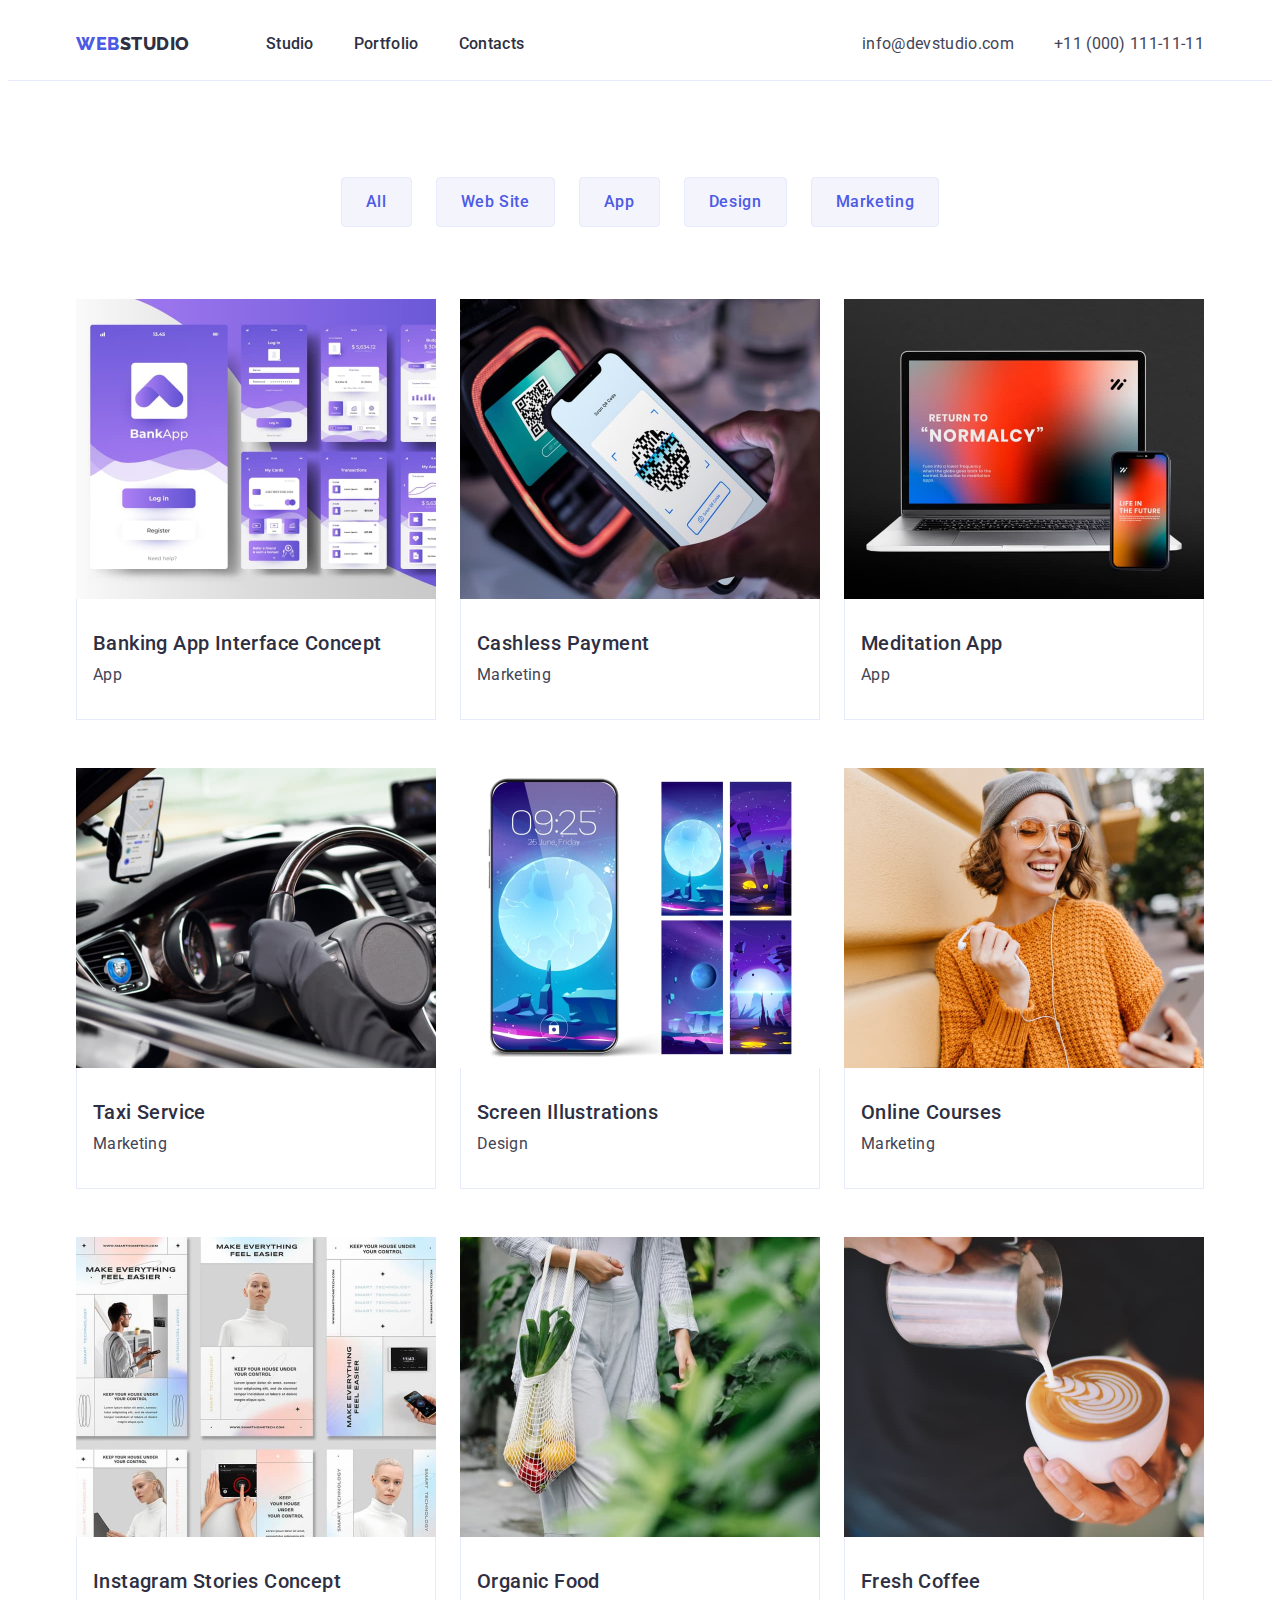
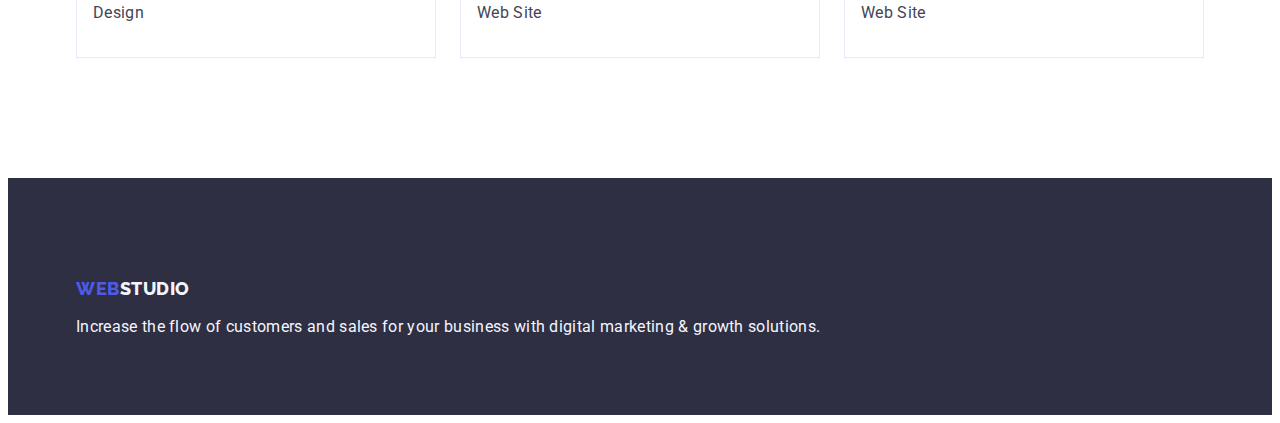
==== portfolio.html @ 73d2ae65 "1" ====
<!DOCTYPE html>
<html lang="en">
<head>
    <meta charset="UTF-8">
    <meta name="viewport" content="width=device-width, initial-scale=1.0">
    <title>Document</title>
      <!--normalize-->
<link rel="normalize" href="/css/modern-normalize.min.css">
    <!--robo400-->
  <link rel="preconnect" href="https://fonts.googleapis.com">
  <link rel="preconnect" href="https://fonts.gstatic.com" crossorigin>
  <link href="https://fonts.googleapis.com/css2?family=Roboto:wght@900&display=swap" rel="stylesheet">
  <!--robo500-->
  <link rel="preconnect" href="https://fonts.googleapis.com">
  <link rel="preconnect" href="https://fonts.gstatic.com" crossorigin>
  <link href="https://fonts.googleapis.com/css2?family=Roboto:ital,wght@0,400;0,500;0,900;1,400;1,500&display=swap" rel="stylesheet">
  <!--robo700-->
  <link rel="preconnect" href="https://fonts.googleapis.com">
  <link rel="preconnect" href="https://fonts.gstatic.com" crossorigin>
  <link href="https://fonts.googleapis.com/css2?family=Roboto:ital,wght@0,400;0,500;0,700;0,900;1,400;1,500&display=swap" rel="stylesheet">
  <!--robo900-->
  <link rel="preconnect" href="https://fonts.googleapis.com">
  <link rel="preconnect" href="https://fonts.gstatic.com" crossorigin>
  <link href="https://fonts.googleapis.com/css2?family=Roboto:ital,wght@0,400;0,900;1,400&display=swap" rel="stylesheet">
  <!--raleway400-->
  <link rel="preconnect" href="https://fonts.googleapis.com">
  <link rel="preconnect" href="https://fonts.gstatic.com" crossorigin>
  <link href="https://fonts.googleapis.com/css2?family=Raleway&family=Roboto:ital,wght@0,400;0,500;0,700;0,900;1,400;1,500&display=swap" rel="stylesheet">
  
    <link rel="stylesheet" href="./css/styles.css">
  
    <link rel="preconnect" href="https://fonts.gstatic.com">
</head>
<body>
    <!--Header-->
  <header class="top-header">
    <div class="header-div container">
      <nav class="nav-menu link">
        <a class="web-text link" href="./index.html">Web<span class="studio-text">Studio</span></a>
        <ul class="ul-one list">
          <li><a href="./index.html" class="link">Studio</a></li>
          <li><a href="./portfolio.html" class="link">Portfolio</a></li>
          <li><a href="" class="link">Contacts</a></li>
        </ul>
      </nav>
    
      <address class="address">
        <ul class="ul-address list">
          <li>
            <a href="mailto:info@devstudio.com" class="link">info@devstudio.com</a>
          </li>
          <li>
            <a href="tel:+110001111111" class="link">+11 (000) 111-11-11</a>
          </li>
        </ul>
      </address>
    </div>
  </header>
  <!--MAin content Portfolio-->
    <main>
        <!--section6-->
        <section class="section-six">
          <div class="container">
            <h1 class="tytle-main visually-hidden">WebStudio Options</h1>
            <ul class="button-list list">
                <li><button class="button-portfolio link" type="button">All</button></li>
                <li><button class="button-portfolio link" type="button">Web Site</button></li>
                <li><button class="button-portfolio link" type="button">App</button></li>
                <li><button class="button-portfolio link" type="button">Design</button></li>
                <li><button class="button-portfolio link" type="button">Marketing</button></li>
            </ul>
            
            
              <ul class="option-list list">
                <li class="app-line">
                  <a href="" class="link">
                    <img class="apps"
                    src="./images/section6_p1.jpg"
                   alt="Banking App Interface Concept"
                   width="360"
                   height="300"
                   />
                   <div class="overlay">
                    <p class="overlay-text">14 Stylish and User-Friendly App Design Concepts · Task Manager App · Calorie Tracker App · Exotic Fruit Ecommerce App · Cloud Storage App</p>
                   </div>
                    <div class="applications">
                     <h2 class="header-three-portfolio">Banking App Interface Concept</h2>
                     <p class="paragraph-one">App</p>
                    </div>
                  </a>
                </li>

                <li class="app-line">
                  <a href="" class="link">
                    <img class="apps"
                      src="./images/section6_p2.jpg"
                     alt="Cashless Payment"
                     width="360"
                     height="300"
                     />
                     <div class="overlay">
                      <p class="overlay-text">14 Stylish and User-Friendly App Design Concepts · Task Manager App · Calorie Tracker App · Exotic Fruit Ecommerce App · Cloud Storage App</p>
                     </div>
                    <div class="applications">
                     <h2 class="header-three-portfolio">Cashless Payment</h2>
                     <p class="paragraph-one">Marketing</p>
                    </div>
                  </a>

                </li>

                <li class="app-line">
                  <a href="" class="link">
                    <img class="apps"
                      src="./images/section6_p3.jpg" 
                     alt="Meditation App"
                     width="360"
                     height="300"
                     />
                     <div class="overlay">
                      <p class="overlay-text">14 Stylish and User-Friendly App Design Concepts · Task Manager App · Calorie Tracker App · Exotic Fruit Ecommerce App · Cloud Storage App</p>
                     </div>
                    <div class="applications">
                     <h2 class="header-three-portfolio">Meditation App</h2>
                     <p class="paragraph-one">App</p>
                    </div>
                  </a>
                </li>

                <li class="app-line">
                  <a href="" class="link">
                    <img class="apps"
                    src="./images/section6_p4.jpg" 
                   alt="Taxi Service"
                   width="360"
                   height="300"
                   />
                   <div class="overlay">
                    <p class="overlay-text">14 Stylish and User-Friendly App Design Concepts · Task Manager App · Calorie Tracker App · Exotic Fruit Ecommerce App · Cloud Storage App</p>
                   </div>
                    <div class="applications">
                   <h2 class="header-three-portfolio">Taxi Service</h2>
                   <p class="paragraph-one">Marketing</p>
                    </div>
                  </a>
                </li>

                <li class="app-line">
                  <a href="" class="link">
                    <img class="apps"
                    src="./images/section6_p5.jpg" 
                   alt="Screen Illustrations"
                   width="360"
                   height="300"
                   />
                   <div class="overlay">
                    <p class="overlay-text">14 Stylish and User-Friendly App Design Concepts · Task Manager App · Calorie Tracker App · Exotic Fruit Ecommerce App · Cloud Storage App</p>
                   </div>
                    <div class="applications">
                     <h2 class="header-three-portfolio">Screen Illustrations</h2>
                     <p class="paragraph-one">Design</p>
                    </div>
                  </a>
                </li >

                <li class="app-line">
                  <a href="" class="link">
                    <img class="apps"
                      src="./images/section6_p6.jpg" 
                     alt="Online Courses"
                     width="360"
                     height="300"
                     />
                     <div class="overlay">
                      <p class="overlay-text">14 Stylish and User-Friendly App Design Concepts · Task Manager App · Calorie Tracker App · Exotic Fruit Ecommerce App · Cloud Storage App</p>
                     </div>
                    <div class="applications"> 
                     <h2 class="header-three-portfolio">Online Courses</h2>
                     <p class="paragraph-one">Marketing</p>
                    </div>
                  </a>

                </li>

                <li class="app-line">
                  <a href="" class=" link">
                    <img class="apps"
                    src="./images/section6_p7.jpg" 
                   alt="Instagram Stories Concept"
                   width="360"
                   height="300"
                   />
                   <div class="overlay">
                    <p class="overlay-text">14 Stylish and User-Friendly App Design Concepts · Task Manager App · Calorie Tracker App · Exotic Fruit Ecommerce App · Cloud Storage App</p>
                   </div>
                   <div class="applications">
                    <h2 class="header-three-portfolio">Instagram Stories Concept</h2>
                    <p class="paragraph-one">Design</p>
                   </div>

                  </a>

                </li>

                <li class="app-line">
                  <a href="" class="link">
                    <img class="apps"
                    src="./images/section6_p8.jpg" 
                   alt="Organic Food"
                   width="360"
                   height="300"
                   />
                   <div class="overlay">
                    <p class="overlay-text">14 Stylish and User-Friendly App Design Concepts · Task Manager App · Calorie Tracker App · Exotic Fruit Ecommerce App · Cloud Storage App</p>
                   </div>
                   <div class="applications">
                    <h2 class="header-three-portfolio">Organic Food</h2>
                    <p class="paragraph-one">Web Site</p>
                   </div>
                  </a>

                </li>

                <li class="app-line">
                  <a href="" class="link">
                    <img class="apps"
                    src="./images/section6_p9.jpg" 
                   alt="Fresh Coffee"
                   width="360"
                   height="300"
                   />
                   <div class="overlay">
                    <p class="overlay-text">14 Stylish and User-Friendly App Design Concepts · Task Manager App · Calorie Tracker App · Exotic Fruit Ecommerce App · Cloud Storage App</p>
                   </div>
                   <div class="applications">
                    <h2 class="header-three-portfolio">Fresh Coffee</h2>
                    <p class="paragraph-one">Web Site</p>
                   </div>
                  </a>

                </li>
            </ul>
          </div> 

           
        </section>
    </main>
    <!--Footer-->
    <footer class="footer">
      <div class="container">
        <a class="web-text footer-class link" href="./index.html">Web<span class="studio-text-footer">Studio</span></a>
        <p class="text-footer">
          Increase the flow of customers and sales for your business with digital
          marketing & growth solutions.
        </p>
      </div>
    </footer>
  </body>
  </html>
---- css/styles.css ----
:root{
    --background-white: white;
    --background-dark: #2E2F42;
    --cloud-color: #F4F4FD;
    --web-color: #4D5AE5;
    --head-color:#2E2F42;
    --paragraph-color: #434455;
--pressed-state: #404BBF;
--h1-color:  #FFFFFF;
--accent: #E7E9FC;
--text: #434455;
}
/*NORMALIZATOR*/
*, 
*::before, 
*::after{
    box-sizing: border-box;
}
img{
    display: block;
}
h1, h2, h3, h4, h5, h6, p, ul{
    margin: 0;
}
/*HEADER*/ 
.top-header{
    border-bottom: 1px solid #e7e9fc;
}
.header-div{
    display: flex;
}
.container{
    width: 1158px;
    margin: 0 auto;
    padding: 0 15px;
}
.nav-menu{
    display: flex; 
    align-items: center;
}
body{
    font-family: 'Roboto', sans-serif;
    font-style: normal;
    color: var(--text);
    background-color: var(--h1-color);
}
header{
    font-family: ;
background-color: var(--background-white);
}
.web-text{
    font-family: "Raleway", sans-serif;
    color: var(--web-color);
font-style: normal;
font-weight: 800;
font-size: 18px;
line-height: 1.17;
letter-spacing: 0.03em;
text-transform: uppercase;
margin-right: 76px;
}
.studio-text{
    color: var(--background-dark);
}
.link{
    text-decoration: none;
    
}
.list{
    list-style: none;
}
.ul-one{
    display: flex;
    gap: 40px;
    padding: 24px 0;
}
.ul-one a{
    color: var(--head-color);
    font-family: 'Roboto';
    font-style: normal;
    font-weight: 500;
    font-size: 16px;
    line-height: 24px; 
    text-decoration: none; 
    letter-spacing: 0.02em;S
    display: flex;
    gap: 40px;
    padding: 24px 0;
}

.ul-one a:hover, .ul-one a:focus, .ul-one a:active {
    color: var(--pressed-state);
    text-decoration: none;
    letter-spacing: 0.02em;
}
.ul-address{
    display: flex;
    gap: 40px;
    padding: 24px 0;
}
.ul-address a{
color: var(--paragraph-color);
font-weight: 400;
font-size: 16px;
line-height: 24px;
letter-spacing: 0.02em;
text-decoration: none;
padding: 24px 0;
}

.ul-address a:hover, .ul-address a:focus{
    color: var(--pressed-state);
    text-decoration: none;
    letter-spacing: 0.02em;
}

.address{
    font-style: normal;
    margin-left: auto;
}
.advantages-list{
    display: flex;
    gap: 24px; 
}
.tytle-main{
    color: var(--h1-color);
    font-weight: 700;
    font-size: 56px;
    line-height: 60px;
    text-align: center;
    letter-spacing: 0.02em;
    line-height: 1.07;
    max-width: 496px;
    margin-right: auto;
  margin-left: auto;
  padding-bottom: 48px;
}
.header-two{
color: var(--head-color);
font-weight: 700;
font-size: 36px;
letter-spacing: 0.02em;
line-height: 1.11;
text-transform: capitalize;
text-align: center;
margin-bottom: 72px; 
}
.visually-hidden{
    position: absolute;
    width: 1px;
    height: 1px;
    margin: -1px;
    border: 0;
    padding: 0;
    white-space: nowrap;
    clip-path: inset(100%);
    clip: rect(0 0 0 0);
    overflow: hidden;
}

.header-three{
    color: var(--head-color);
    font-family: 'Roboto';
font-style: normal;
font-weight: 500;
font-size: 20px;
line-height: 24px;
letter-spacing: 0.02em;
text-transform: capitalize;
margin-bottom: 8px; 
}

.paragraph-one{
    color: var(--paragraph-color);
    font-weight: 400;
    font-size: 16px;
    letter-spacing: 0.02em;
    line-height: 1.5;
}
.butt-one{
    font-family: "Roboto", sans-serif;
    color: var(--h1-color);
font-weight: 500;
font-size: 16px;
line-height: 24px;
letter-spacing: 0.04em;
    background-color: var(--web-color);
cursor: pointer;
display: block;
min-width: 169px;
height: 56px;
border: none;
border-radius: 4px;
margin-right: auto;
margin-left: auto;
}

.butt-one:hover, .button-one:active{
    background-color: var(--pressed-state);
}
.butt-one:focus{
    background-color: var(--pressed-state);
}
.section-one{
background-color: var(--background-dark);
padding: 188px 0; 
}
.section-two{
background-color: var(--h1-color);
padding: 120px 0;
padding-top: 120px;
}

.advantages-item{
    width: calc((100% - 72px) / 4);
 
}
.advantages-list{
    padding-left: 0;
}
.section-three{
    background-color: var(--h1-color);
    padding-bottom: 120px;
}
.tasks-list{
    display: flex;
    gap: 24px; 
    padding-left: 0;
}
.tasks-item{
    width: calc((100% - 48px) / 3);
}
.section-four{
    background-color: var(--cloud-color);
    padding: 120px 0;
}
.team-list{
    display: flex;
    gap: 24px;
    padding-left: 0;
}
.staff-list{
    background-color: var(--h1-color);
    width: calc((100% - 72px) / 4);
    border-radius: 0px 0px 4px 4px;
    box-shadow: 0px 2px 1px 0px rgba(46, 47, 66, 0.08), 0px 1px 1px 0px rgba(46, 47, 66, 0.16), 0px 1px 6px 0px rgba(46, 47, 66, 0.08);
}
.team-member{
    padding: 32px 16px;
}
.header-name{
    text-align: center;
    margin-bottom: 8px;
}
.paragraph-name{
    text-align: center;
}
.section-five{
    padding: 120px 0;
    background-color: var(--h1-color);
}
.footer{
    background-color: #2E2F42;
    text-align: left;
font-style: normal;
font-weight: 400;
font-size: 16px;
line-height: 24px;
letter-spacing: 0.02em;
padding: 100px 0;
}
.text-footer{
    color: var(--cloud-color);
    position: absolute;
   
}

.footer-class{
    display: inline-block;
    margin-bottom: 16px;
}
.studio-text-footer{
    color: var(--cloud-color);
    font-family: 'Raleway';
font-style: normal;
font-weight: 800;
font-size: 18px;
line-height: 21px;
}

/*PORTFOLIO*/ 
.section-six{
    padding-top: 96px; padding-bottom: 120px; 
}
.button-portfolio{
    font-family: "Roboto", sans-serif;
    color: var(--web-color);
    font-weight: 500;
    font-size: 16px;
    line-height: 24px;
    text-align: center;
    letter-spacing: 0.04em;    
        background-color: var(--cloud-color);
        border: 1px solid #E7E9FC;
        border-radius: 4px;
      cursor: pointer;  
      padding: 12px 24px;
      flex-direction: row;
}
.button-portfolio:hover, .button-portfolio:focus{
    color: var(--h1-color);
    background-color: var(--pressed-state);
    border-radius: 4px;
    border: 1px solid transparent;
    padding: 12px 24px;
    
}
.header-three-portfolio{
    font-weight: 500;
    font-size: 20px;
    line-height: 1.2;
    letter-spacing: 0.02em;
    border-radius: 4px;
    color: var(--background-dark);
    margin-bottom: 8px;
}
.button-list{
    display: flex;
    justify-content: center;
    gap: 24px;
    margin-bottom: 72px;
    padding-left: 0;
}
.option-list{
    display: flex;
    flex-wrap: wrap;
    column-gap: 24px; 
    row-gap:  48px;
    padding-left: 0;
    
}
.app-line{
    width: calc((100% - 48px) / 3);
    position: relative;
    overflow: hidden;
 
}
.applications{
    padding: 32px 16px;
    border: 1px solid #e7e9fc;
    border-top: none;
}
.apps{
    display: block;
	max-width: 100%;
}
.overlay {
    background-color: var(--web-color);
    color: var(--cloud-color);
    position: absolute;
  top: 0;
  left: 0;
  width: 100%;
  height: 100%;
  transform: translateY(100%);
  transition: transform 250ms ease-in-out;
}
.app-line:hover .overlay{
    transform: translateY(0);
}
.overlay-text{
    font-size: 16px;
    line-height: 24px;
letter-spacing: 0.32px;
font-family: sans-serif;
padding: 40px 32px 164px 32px;
}
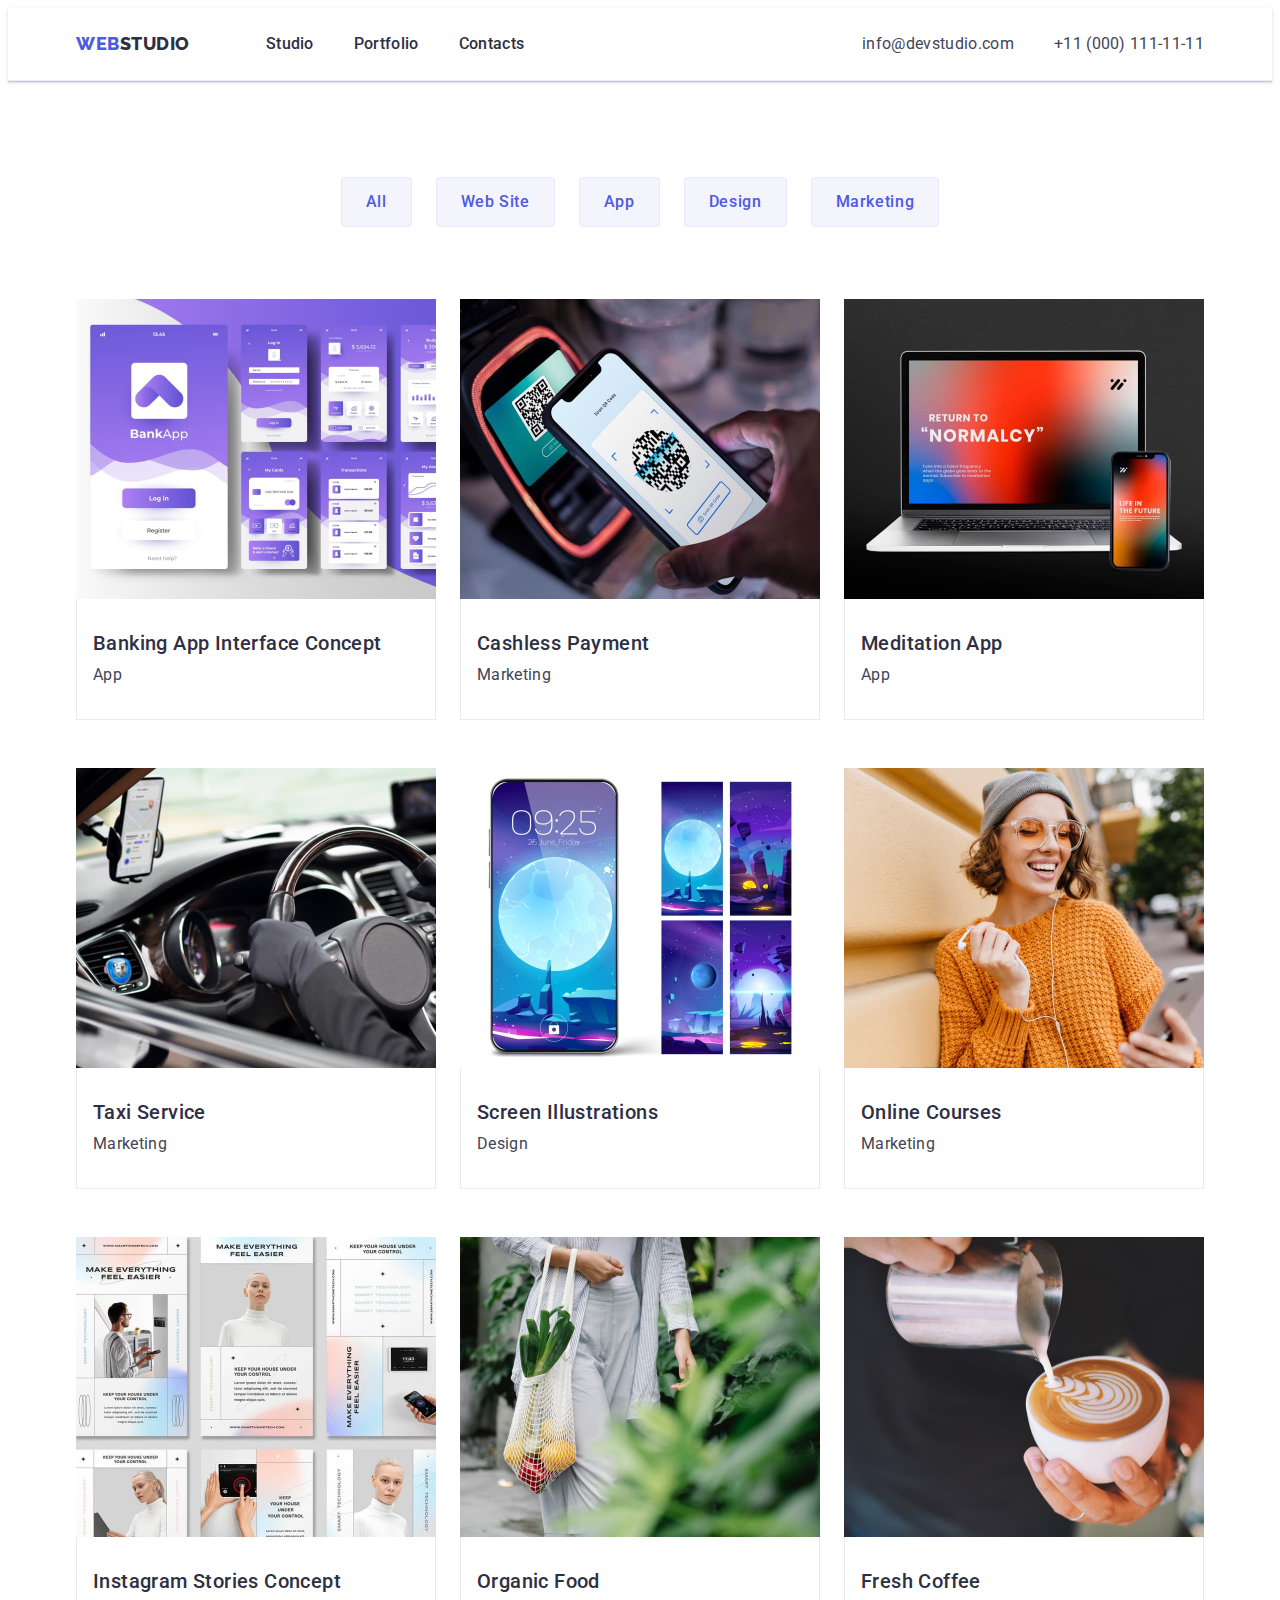
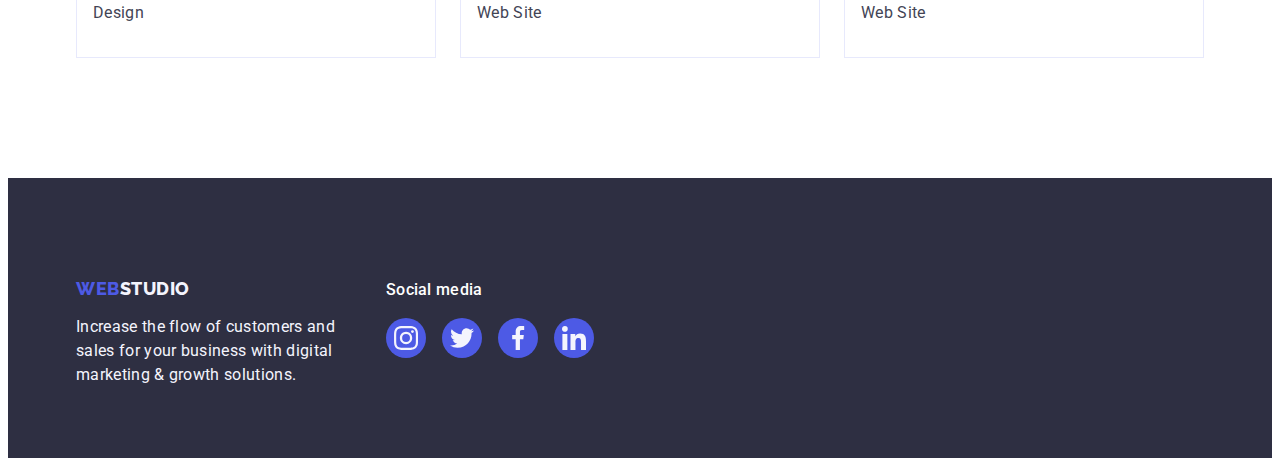
==== commit a73ff36e: "1" ====
--- a/portfolio.html
+++ b/portfolio.html
@@ -1,259 +1,371 @@
 <!DOCTYPE html>
 <html lang="en">
-<head>
-    <meta charset="UTF-8">
-    <meta name="viewport" content="width=device-width, initial-scale=1.0">
+  <head>
+    <meta charset="UTF-8" />
+    <meta name="viewport" content="width=device-width, initial-scale=1.0" />
     <title>Document</title>
-      <!--normalize-->
-<link rel="normalize" href="/css/modern-normalize.min.css">
+    <!--normalize-->
+    <link rel="normalize" href="/css/modern-normalize.min.css" />
     <!--robo400-->
-  <link rel="preconnect" href="https://fonts.googleapis.com">
-  <link rel="preconnect" href="https://fonts.gstatic.com" crossorigin>
-  <link href="https://fonts.googleapis.com/css2?family=Roboto:wght@900&display=swap" rel="stylesheet">
-  <!--robo500-->
-  <link rel="preconnect" href="https://fonts.googleapis.com">
-  <link rel="preconnect" href="https://fonts.gstatic.com" crossorigin>
-  <link href="https://fonts.googleapis.com/css2?family=Roboto:ital,wght@0,400;0,500;0,900;1,400;1,500&display=swap" rel="stylesheet">
-  <!--robo700-->
-  <link rel="preconnect" href="https://fonts.googleapis.com">
-  <link rel="preconnect" href="https://fonts.gstatic.com" crossorigin>
-  <link href="https://fonts.googleapis.com/css2?family=Roboto:ital,wght@0,400;0,500;0,700;0,900;1,400;1,500&display=swap" rel="stylesheet">
-  <!--robo900-->
-  <link rel="preconnect" href="https://fonts.googleapis.com">
-  <link rel="preconnect" href="https://fonts.gstatic.com" crossorigin>
-  <link href="https://fonts.googleapis.com/css2?family=Roboto:ital,wght@0,400;0,900;1,400&display=swap" rel="stylesheet">
-  <!--raleway400-->
-  <link rel="preconnect" href="https://fonts.googleapis.com">
-  <link rel="preconnect" href="https://fonts.gstatic.com" crossorigin>
-  <link href="https://fonts.googleapis.com/css2?family=Raleway&family=Roboto:ital,wght@0,400;0,500;0,700;0,900;1,400;1,500&display=swap" rel="stylesheet">
-  
-    <link rel="stylesheet" href="./css/styles.css">
-  
-    <link rel="preconnect" href="https://fonts.gstatic.com">
-</head>
-<body>
+    <link rel="preconnect" href="https://fonts.googleapis.com" />
+    <link rel="preconnect" href="https://fonts.gstatic.com" crossorigin />
+    <link
+      href="https://fonts.googleapis.com/css2?family=Roboto:wght@900&display=swap"
+      rel="stylesheet"
+    />
+    <!--robo500-->
+    <link rel="preconnect" href="https://fonts.googleapis.com" />
+    <link rel="preconnect" href="https://fonts.gstatic.com" crossorigin />
+    <link
+      href="https://fonts.googleapis.com/css2?family=Roboto:ital,wght@0,400;0,500;0,900;1,400;1,500&display=swap"
+      rel="stylesheet"
+    />
+    <!--robo700-->
+    <link rel="preconnect" href="https://fonts.googleapis.com" />
+    <link rel="preconnect" href="https://fonts.gstatic.com" crossorigin />
+    <link
+      href="https://fonts.googleapis.com/css2?family=Roboto:ital,wght@0,400;0,500;0,700;0,900;1,400;1,500&display=swap"
+      rel="stylesheet"
+    />
+    <!--robo900-->
+    <link rel="preconnect" href="https://fonts.googleapis.com" />
+    <link rel="preconnect" href="https://fonts.gstatic.com" crossorigin />
+    <link
+      href="https://fonts.googleapis.com/css2?family=Roboto:ital,wght@0,400;0,900;1,400&display=swap"
+      rel="stylesheet"
+    />
+    <!--raleway400-->
+    <link rel="preconnect" href="https://fonts.googleapis.com" />
+    <link rel="preconnect" href="https://fonts.gstatic.com" crossorigin />
+    <link
+      href="https://fonts.googleapis.com/css2?family=Raleway&family=Roboto:ital,wght@0,400;0,500;0,700;0,900;1,400;1,500&display=swap"
+      rel="stylesheet"
+    />
+
+    <link rel="stylesheet" href="./css/styles.css" />
+
+    <link rel="preconnect" href="https://fonts.gstatic.com" />
+  </head>
+  <body>
     <!--Header-->
-  <header class="top-header">
-    <div class="header-div container">
-      <nav class="nav-menu link">
-        <a class="web-text link" href="./index.html">Web<span class="studio-text">Studio</span></a>
-        <ul class="ul-one list">
-          <li><a href="./index.html" class="link">Studio</a></li>
-          <li><a href="./portfolio.html" class="link">Portfolio</a></li>
-          <li><a href="" class="link">Contacts</a></li>
-        </ul>
-      </nav>
-    
-      <address class="address">
-        <ul class="ul-address list">
-          <li>
-            <a href="mailto:info@devstudio.com" class="link">info@devstudio.com</a>
-          </li>
-          <li>
-            <a href="tel:+110001111111" class="link">+11 (000) 111-11-11</a>
-          </li>
-        </ul>
-      </address>
-    </div>
-  </header>
-  <!--MAin content Portfolio-->
+    <header class="top-header">
+      <div class="header-div container">
+        <nav class="nav-menu link">
+          <a class="web-text link" href="./index.html"
+            >Web<span class="studio-text">Studio</span></a
+          >
+          <ul class="ul-one list">
+            <li><a href="./index.html" class="link">Studio</a></li>
+            <li><a href="./portfolio.html" class="link">Portfolio</a></li>
+            <li><a href="" class="link">Contacts</a></li>
+          </ul>
+        </nav>
+
+        <address class="address">
+          <ul class="ul-address list">
+            <li>
+              <a href="mailto:info@devstudio.com" class="link"
+                >info@devstudio.com</a
+              >
+            </li>
+            <li>
+              <a href="tel:+110001111111" class="link">+11 (000) 111-11-11</a>
+            </li>
+          </ul>
+        </address>
+      </div>
+    </header>
+    <!--MAin content Portfolio-->
     <main>
-        <!--section6-->
-        <section class="section-six">
-          <div class="container">
-            <h1 class="tytle-main visually-hidden">WebStudio Options</h1>
-            <ul class="button-list list">
-                <li><button class="button-portfolio link" type="button">All</button></li>
-                <li><button class="button-portfolio link" type="button">Web Site</button></li>
-                <li><button class="button-portfolio link" type="button">App</button></li>
-                <li><button class="button-portfolio link" type="button">Design</button></li>
-                <li><button class="button-portfolio link" type="button">Marketing</button></li>
-            </ul>
-            
-            
-              <ul class="option-list list">
-                <li class="app-line">
-                  <a href="" class="link">
-                    <img class="apps"
-                    src="./images/section6_p1.jpg"
-                   alt="Banking App Interface Concept"
-                   width="360"
-                   height="300"
-                   />
-                   <div class="overlay">
-                    <p class="overlay-text">14 Stylish and User-Friendly App Design Concepts · Task Manager App · Calorie Tracker App · Exotic Fruit Ecommerce App · Cloud Storage App</p>
-                   </div>
-                    <div class="applications">
-                     <h2 class="header-three-portfolio">Banking App Interface Concept</h2>
-                     <p class="paragraph-one">App</p>
-                    </div>
-                  </a>
-                </li>
-
-                <li class="app-line">
-                  <a href="" class="link">
-                    <img class="apps"
-                      src="./images/section6_p2.jpg"
-                     alt="Cashless Payment"
-                     width="360"
-                     height="300"
-                     />
-                     <div class="overlay">
-                      <p class="overlay-text">14 Stylish and User-Friendly App Design Concepts · Task Manager App · Calorie Tracker App · Exotic Fruit Ecommerce App · Cloud Storage App</p>
-                     </div>
-                    <div class="applications">
-                     <h2 class="header-three-portfolio">Cashless Payment</h2>
-                     <p class="paragraph-one">Marketing</p>
-                    </div>
-                  </a>
-
-                </li>
-
-                <li class="app-line">
-                  <a href="" class="link">
-                    <img class="apps"
-                      src="./images/section6_p3.jpg" 
-                     alt="Meditation App"
-                     width="360"
-                     height="300"
-                     />
-                     <div class="overlay">
-                      <p class="overlay-text">14 Stylish and User-Friendly App Design Concepts · Task Manager App · Calorie Tracker App · Exotic Fruit Ecommerce App · Cloud Storage App</p>
-                     </div>
-                    <div class="applications">
-                     <h2 class="header-three-portfolio">Meditation App</h2>
-                     <p class="paragraph-one">App</p>
-                    </div>
-                  </a>
-                </li>
-
-                <li class="app-line">
-                  <a href="" class="link">
-                    <img class="apps"
-                    src="./images/section6_p4.jpg" 
-                   alt="Taxi Service"
-                   width="360"
-                   height="300"
-                   />
-                   <div class="overlay">
-                    <p class="overlay-text">14 Stylish and User-Friendly App Design Concepts · Task Manager App · Calorie Tracker App · Exotic Fruit Ecommerce App · Cloud Storage App</p>
-                   </div>
-                    <div class="applications">
-                   <h2 class="header-three-portfolio">Taxi Service</h2>
-                   <p class="paragraph-one">Marketing</p>
-                    </div>
-                  </a>
-                </li>
-
-                <li class="app-line">
-                  <a href="" class="link">
-                    <img class="apps"
-                    src="./images/section6_p5.jpg" 
-                   alt="Screen Illustrations"
-                   width="360"
-                   height="300"
-                   />
-                   <div class="overlay">
-                    <p class="overlay-text">14 Stylish and User-Friendly App Design Concepts · Task Manager App · Calorie Tracker App · Exotic Fruit Ecommerce App · Cloud Storage App</p>
-                   </div>
-                    <div class="applications">
-                     <h2 class="header-three-portfolio">Screen Illustrations</h2>
-                     <p class="paragraph-one">Design</p>
-                    </div>
-                  </a>
-                </li >
-
-                <li class="app-line">
-                  <a href="" class="link">
-                    <img class="apps"
-                      src="./images/section6_p6.jpg" 
-                     alt="Online Courses"
-                     width="360"
-                     height="300"
-                     />
-                     <div class="overlay">
-                      <p class="overlay-text">14 Stylish and User-Friendly App Design Concepts · Task Manager App · Calorie Tracker App · Exotic Fruit Ecommerce App · Cloud Storage App</p>
-                     </div>
-                    <div class="applications"> 
-                     <h2 class="header-three-portfolio">Online Courses</h2>
-                     <p class="paragraph-one">Marketing</p>
-                    </div>
-                  </a>
-
-                </li>
-
-                <li class="app-line">
-                  <a href="" class=" link">
-                    <img class="apps"
-                    src="./images/section6_p7.jpg" 
-                   alt="Instagram Stories Concept"
-                   width="360"
-                   height="300"
-                   />
-                   <div class="overlay">
-                    <p class="overlay-text">14 Stylish and User-Friendly App Design Concepts · Task Manager App · Calorie Tracker App · Exotic Fruit Ecommerce App · Cloud Storage App</p>
-                   </div>
-                   <div class="applications">
-                    <h2 class="header-three-portfolio">Instagram Stories Concept</h2>
-                    <p class="paragraph-one">Design</p>
-                   </div>
-
-                  </a>
-
-                </li>
-
-                <li class="app-line">
-                  <a href="" class="link">
-                    <img class="apps"
-                    src="./images/section6_p8.jpg" 
-                   alt="Organic Food"
-                   width="360"
-                   height="300"
-                   />
-                   <div class="overlay">
-                    <p class="overlay-text">14 Stylish and User-Friendly App Design Concepts · Task Manager App · Calorie Tracker App · Exotic Fruit Ecommerce App · Cloud Storage App</p>
-                   </div>
-                   <div class="applications">
-                    <h2 class="header-three-portfolio">Organic Food</h2>
-                    <p class="paragraph-one">Web Site</p>
-                   </div>
-                  </a>
-
-                </li>
-
-                <li class="app-line">
-                  <a href="" class="link">
-                    <img class="apps"
-                    src="./images/section6_p9.jpg" 
-                   alt="Fresh Coffee"
-                   width="360"
-                   height="300"
-                   />
-                   <div class="overlay">
-                    <p class="overlay-text">14 Stylish and User-Friendly App Design Concepts · Task Manager App · Calorie Tracker App · Exotic Fruit Ecommerce App · Cloud Storage App</p>
-                   </div>
-                   <div class="applications">
-                    <h2 class="header-three-portfolio">Fresh Coffee</h2>
-                    <p class="paragraph-one">Web Site</p>
-                   </div>
-                  </a>
-
-                </li>
-            </ul>
-          </div> 
-
-           
-        </section>
+      <!--section6-->
+      <section class="section-six">
+        <div class="container">
+          <h1 class="tytle-main visually-hidden">WebStudio Options</h1>
+          <ul class="button-list list">
+            <li>
+              <button class="button-portfolio link" type="button">All</button>
+            </li>
+            <li>
+              <button class="button-portfolio link" type="button">
+                Web Site
+              </button>
+            </li>
+            <li>
+              <button class="button-portfolio link" type="button">App</button>
+            </li>
+            <li>
+              <button class="button-portfolio link" type="button">
+                Design
+              </button>
+            </li>
+            <li>
+              <button class="button-portfolio link" type="button">
+                Marketing
+              </button>
+            </li>
+          </ul>
+
+          <ul class="option-list list">
+            <li class="app-line">
+              <a href="" class="link">
+                <img
+                  class="apps"
+                  src="./images/section6_p1.jpg"
+                  alt="Banking App Interface Concept"
+                  width="360"
+                  height="300"
+                />
+                <div class="overlay">
+                  <p class="overlay-text">
+                    14 Stylish and User-Friendly App Design Concepts · Task
+                    Manager App · Calorie Tracker App · Exotic Fruit Ecommerce
+                    App · Cloud Storage App
+                  </p>
+                </div>
+                <div class="applications">
+                  <h2 class="header-three-portfolio">
+                    Banking App Interface Concept
+                  </h2>
+                  <p class="paragraph-one">App</p>
+                </div>
+              </a>
+            </li>
+
+            <li class="app-line">
+              <a href="" class="link">
+                <img
+                  class="apps"
+                  src="./images/section6_p2.jpg"
+                  alt="Cashless Payment"
+                  width="360"
+                  height="300"
+                />
+                <div class="overlay">
+                  <p class="overlay-text">
+                    14 Stylish and User-Friendly App Design Concepts · Task
+                    Manager App · Calorie Tracker App · Exotic Fruit Ecommerce
+                    App · Cloud Storage App
+                  </p>
+                </div>
+                <div class="applications">
+                  <h2 class="header-three-portfolio">Cashless Payment</h2>
+                  <p class="paragraph-one">Marketing</p>
+                </div>
+              </a>
+            </li>
+
+            <li class="app-line">
+              <a href="" class="link">
+                <img
+                  class="apps"
+                  src="./images/section6_p3.jpg"
+                  alt="Meditation App"
+                  width="360"
+                  height="300"
+                />
+                <div class="overlay">
+                  <p class="overlay-text">
+                    14 Stylish and User-Friendly App Design Concepts · Task
+                    Manager App · Calorie Tracker App · Exotic Fruit Ecommerce
+                    App · Cloud Storage App
+                  </p>
+                </div>
+                <div class="applications">
+                  <h2 class="header-three-portfolio">Meditation App</h2>
+                  <p class="paragraph-one">App</p>
+                </div>
+              </a>
+            </li>
+
+            <li class="app-line">
+              <a href="" class="link">
+                <img
+                  class="apps"
+                  src="./images/section6_p4.jpg"
+                  alt="Taxi Service"
+                  width="360"
+                  height="300"
+                />
+                <div class="overlay">
+                  <p class="overlay-text">
+                    14 Stylish and User-Friendly App Design Concepts · Task
+                    Manager App · Calorie Tracker App · Exotic Fruit Ecommerce
+                    App · Cloud Storage App
+                  </p>
+                </div>
+                <div class="applications">
+                  <h2 class="header-three-portfolio">Taxi Service</h2>
+                  <p class="paragraph-one">Marketing</p>
+                </div>
+              </a>
+            </li>
+
+            <li class="app-line">
+              <a href="" class="link">
+                <img
+                  class="apps"
+                  src="./images/section6_p5.jpg"
+                  alt="Screen Illustrations"
+                  width="360"
+                  height="300"
+                />
+                <div class="overlay">
+                  <p class="overlay-text">
+                    14 Stylish and User-Friendly App Design Concepts · Task
+                    Manager App · Calorie Tracker App · Exotic Fruit Ecommerce
+                    App · Cloud Storage App
+                  </p>
+                </div>
+                <div class="applications">
+                  <h2 class="header-three-portfolio">Screen Illustrations</h2>
+                  <p class="paragraph-one">Design</p>
+                </div>
+              </a>
+            </li>
+
+            <li class="app-line">
+              <a href="" class="link">
+                <img
+                  class="apps"
+                  src="./images/section6_p6.jpg"
+                  alt="Online Courses"
+                  width="360"
+                  height="300"
+                />
+                <div class="overlay">
+                  <p class="overlay-text">
+                    14 Stylish and User-Friendly App Design Concepts · Task
+                    Manager App · Calorie Tracker App · Exotic Fruit Ecommerce
+                    App · Cloud Storage App
+                  </p>
+                </div>
+                <div class="applications">
+                  <h2 class="header-three-portfolio">Online Courses</h2>
+                  <p class="paragraph-one">Marketing</p>
+                </div>
+              </a>
+            </li>
+
+            <li class="app-line">
+              <a href="" class="link">
+                <img
+                  class="apps"
+                  src="./images/section6_p7.jpg"
+                  alt="Instagram Stories Concept"
+                  width="360"
+                  height="300"
+                />
+                <div class="overlay">
+                  <p class="overlay-text">
+                    14 Stylish and User-Friendly App Design Concepts · Task
+                    Manager App · Calorie Tracker App · Exotic Fruit Ecommerce
+                    App · Cloud Storage App
+                  </p>
+                </div>
+                <div class="applications">
+                  <h2 class="header-three-portfolio">
+                    Instagram Stories Concept
+                  </h2>
+                  <p class="paragraph-one">Design</p>
+                </div>
+              </a>
+            </li>
+
+            <li class="app-line">
+              <a href="" class="link">
+                <img
+                  class="apps"
+                  src="./images/section6_p8.jpg"
+                  alt="Organic Food"
+                  width="360"
+                  height="300"
+                />
+                <div class="overlay">
+                  <p class="overlay-text">
+                    14 Stylish and User-Friendly App Design Concepts · Task
+                    Manager App · Calorie Tracker App · Exotic Fruit Ecommerce
+                    App · Cloud Storage App
+                  </p>
+                </div>
+                <div class="applications">
+                  <h2 class="header-three-portfolio">Organic Food</h2>
+                  <p class="paragraph-one">Web Site</p>
+                </div>
+              </a>
+            </li>
+
+            <li class="app-line">
+              <a href="" class="link">
+                <img
+                  class="apps"
+                  src="./images/section6_p9.jpg"
+                  alt="Fresh Coffee"
+                  width="360"
+                  height="300"
+                />
+                <div class="overlay">
+                  <p class="overlay-text">
+                    14 Stylish and User-Friendly App Design Concepts · Task
+                    Manager App · Calorie Tracker App · Exotic Fruit Ecommerce
+                    App · Cloud Storage App
+                  </p>
+                </div>
+                <div class="applications">
+                  <h2 class="header-three-portfolio">Fresh Coffee</h2>
+                  <p class="paragraph-one">Web Site</p>
+                </div>
+              </a>
+            </li>
+          </ul>
+        </div>
+      </section>
     </main>
     <!--Footer-->
     <footer class="footer">
-      <div class="container">
-        <a class="web-text footer-class link" href="./index.html">Web<span class="studio-text-footer">Studio</span></a>
-        <p class="text-footer">
-          Increase the flow of customers and sales for your business with digital
-          marketing & growth solutions.
-        </p>
+      <div class="container footer-div">
+        <div class="footer-one">
+          <a class="web-text footer-class link" href="./index.html">
+            Web<span class="studio-text-footer">Studio</span></a
+          >
+          <p class="text-footer">
+            Increase the flow of customers and sales for your business with
+            digital marketing & growth solutions.
+          </p>
+        </div>
+        <div>
+          <p class="sm-paragraph">Social media</p>
+          <ul class="sm-footer">
+            <li class="sm-footer-item">
+              <a href="" class="sm-link-footer" aria-label="IS">
+                <svg class="sm-icon-footer" width="24" height="24">
+                  <use href="./images/icons.svg#icon-instagram-2"></use>
+                </svg>
+              </a>
+            </li>
+            <li class="sm-footer-item">
+              <a href="" class="sm-link-footer" aria-label="TW">
+                <svg class="sm-icon-footer" width="24" height="24">
+                  <use href="./images/icons.svg#icon-twitter-1"></use>
+                </svg>
+              </a>
+            </li>
+            <li class="sm-footer-item">
+              <a href="" class="sm-link-footer" aria-label="FB">
+                <svg class="sm-icon-footer" width="24" height="24">
+                  <use href="./images/icons.svg#icon-facebook-1"></use>
+                </svg>
+              </a>
+            </li>
+            <li class="sm-footer-item">
+              <a href="" class="sm-link-footer" aria-label="LKI">
+                <svg class="sm-icon-footer" width="24" height="24">
+                  <use href="./images/icons.svg#icon-linkedin-1"></use>
+                </svg>
+              </a>
+            </li>
+          </ul>
+        </div>
       </div>
     </footer>
   </body>
-  </html>+</html>
--- a/css/styles.css
+++ b/css/styles.css
@@ -9,6 +9,8 @@
 --h1-color:  #FFFFFF;
 --accent: #E7E9FC;
 --text: #434455;
+--ligt-slate: #8E8F99;
+--geen-success: #31D0AA;
 }
 /*NORMALIZATOR*/
 *, 
@@ -25,6 +27,9 @@
 /*HEADER*/ 
 .top-header{
     border-bottom: 1px solid #e7e9fc;
+    box-shadow:0px 2px 1px rgba(46, 47, 66, 0.08),
+        0px 1px 1px rgba(46, 47, 66, 0.16),
+        0px 1px 6px rgba(46, 47, 66, 0.08);
 }
 .header-div{
     display: flex;
@@ -45,7 +50,7 @@
     background-color: var(--h1-color);
 }
 header{
-    font-family: ;
+font-family: ;
 background-color: var(--background-white);
 }
 .web-text{
@@ -74,6 +79,7 @@
     gap: 40px;
     padding: 24px 0;
 }
+
 .ul-one a{
     color: var(--head-color);
     font-family: 'Roboto';
@@ -202,18 +208,39 @@
     background-color: var(--pressed-state);
 }
 .section-one{
-background-color: var(--background-dark);
-padding: 188px 0; 
-}
+background-image: linear-gradient(rgba(46, 47, 66, 0.7), rgba(46, 47, 66, 0.7)),
+    url(../images/img-name.jpeg), url(/images/office.jpg);
+max-width: 1440px;
+text-align: center;
+padding-top: 188px;
+padding-bottom: 188px;
+background-position: 50% 50%;
+margin: auto;
+background-repeat: no-repeat;
+background-size: cover;
+}
+
+/*SECTION 2*/
+
 .section-two{
 background-color: var(--h1-color);
 padding: 120px 0;
 padding-top: 120px;
 }
+.advantages-img{
+padding: 24px 100px;
+background-color: var(--cloud-color);
+width: 264px;
+height: 112px;
+border-radius: 4px;
+margin-bottom: 8px;
+display: flex;
+    align-items: center;
+    justify-content: center;
+}
 
 .advantages-item{
     width: calc((100% - 72px) / 4);
- 
 }
 .advantages-list{
     padding-left: 0;
@@ -230,6 +257,9 @@
 .tasks-item{
     width: calc((100% - 48px) / 3);
 }
+
+/* SECTION FOUR */
+
 .section-four{
     background-color: var(--cloud-color);
     padding: 120px 0;
@@ -246,7 +276,8 @@
     box-shadow: 0px 2px 1px 0px rgba(46, 47, 66, 0.08), 0px 1px 1px 0px rgba(46, 47, 66, 0.16), 0px 1px 6px 0px rgba(46, 47, 66, 0.08);
 }
 .team-member{
-    padding: 32px 16px;
+
+    padding: 32px 0;
 }
 .header-name{
     text-align: center;
@@ -255,10 +286,84 @@
 .paragraph-name{
     text-align: center;
 }
+/*Social media in team*/
+.sm{
+    padding: 32px 0;
+}
+.sm-list{
+padding-top: 8px;
+padding-left: 16px;
+padding-right: 16px;
+display: flex;
+gap: 24px;
+list-style: none;
+justify-content: center;
+}
+.sm-item{
+width: 40px;
+height: 40px;
+
+}
+.sm-link{
+    width: 100%;
+    height: 100%;
+    background-color: var(--web-color);
+    border-radius: 50%;
+    display: flex;
+    align-items: center;
+    justify-content: center;
+    transition: background-color 250ms cubic-bezier(0.4, 0, 0.2, 1);
+}
+.sm-icon{
+    fill: var(--cloud-color);
+}
+.sm-link:hover, .sm-link:focus{
+    background-color: var(--pressed-state);
+}
+
+/* Clients block (five)*/ 
+
 .section-five{
     padding: 120px 0;
     background-color: var(--h1-color);
 }
+.clients-list{
+    display: flex;
+        width: calc((100% - 120px) / 6);
+    height: 88;
+    gap: 24px;
+    margin-top: 72px;
+    }
+    .clients-item{
+
+    list-style-type: none;
+    }
+    .clients-link{
+    display: flex;
+    justify-content: center;
+    align-items: center;
+    color: var(--ligt-slate);
+    fill: var(--ligt-slate);
+    padding: 16px 32px;
+    border: 1px solid var(--ligt-slate);
+    border-radius: 4px;
+    border-color 250ms cubic-bezier(0.4, 0, 0.2, 1),
+        color 250ms cubic-bezier(0.4, 0, 0.2, 1);
+    }
+    .clients-link:hover, .clients-link:focus{
+    border-color: var(--web-color);
+    }
+    .clients-link:hover .clients-icon{
+        fill: var(--web-color);
+    }
+    .clients-link:focus .clients-icon {
+              fill: var(--web-color);
+          }
+
+
+          /* FOOTER */
+
+
 .footer{
     background-color: #2E2F42;
     text-align: left;
@@ -269,10 +374,51 @@
 letter-spacing: 0.02em;
 padding: 100px 0;
 }
+.footer-div{
+display: flex;
+    align-items: baseline;
+}
+.footer-one{
+    margin-right: 120px;
+}
+.sm-paragraph{
+    font-weight: 500;
+    font-size: 16px;
+    line-height: 1.5;
+    letter-spacing: 0.02em;
+    color: var(--h1-color);
+    margin-bottom: 16px;
+}
+.sm-footer{
+display: flex;
+gap: 16px;
+list-style: none;
+padding-left: 0;
+}
+.sm-footer-item{
+    width: 40px;
+    height: 40px;
+}
+.sm-icon-footer{
+fill: var(--cloud-color);
+}
+.sm-link-footer{
+        width: 100%;
+            height: 100%;
+            background-color: var(--web-color);
+            border-radius: 50%;
+            display: flex;
+            align-items: center;
+            justify-content: center;
+            transition: background-color 250ms cubic-bezier(0.4, 0, 0.2, 1);
+}
+.sm-link-footer:hover, .sm-link-footer:focus{
+    background-color: #31D0AA;
+}
 .text-footer{
     color: var(--cloud-color);
     position: absolute;
-   
+width: 264px;
 }
 
 .footer-class{
@@ -290,7 +436,8 @@
 
 /*PORTFOLIO*/ 
 .section-six{
-    padding-top: 96px; padding-bottom: 120px; 
+    padding-top: 96px; 
+    padding-bottom: 120px; 
 }
 .button-portfolio{
     font-family: "Roboto", sans-serif;
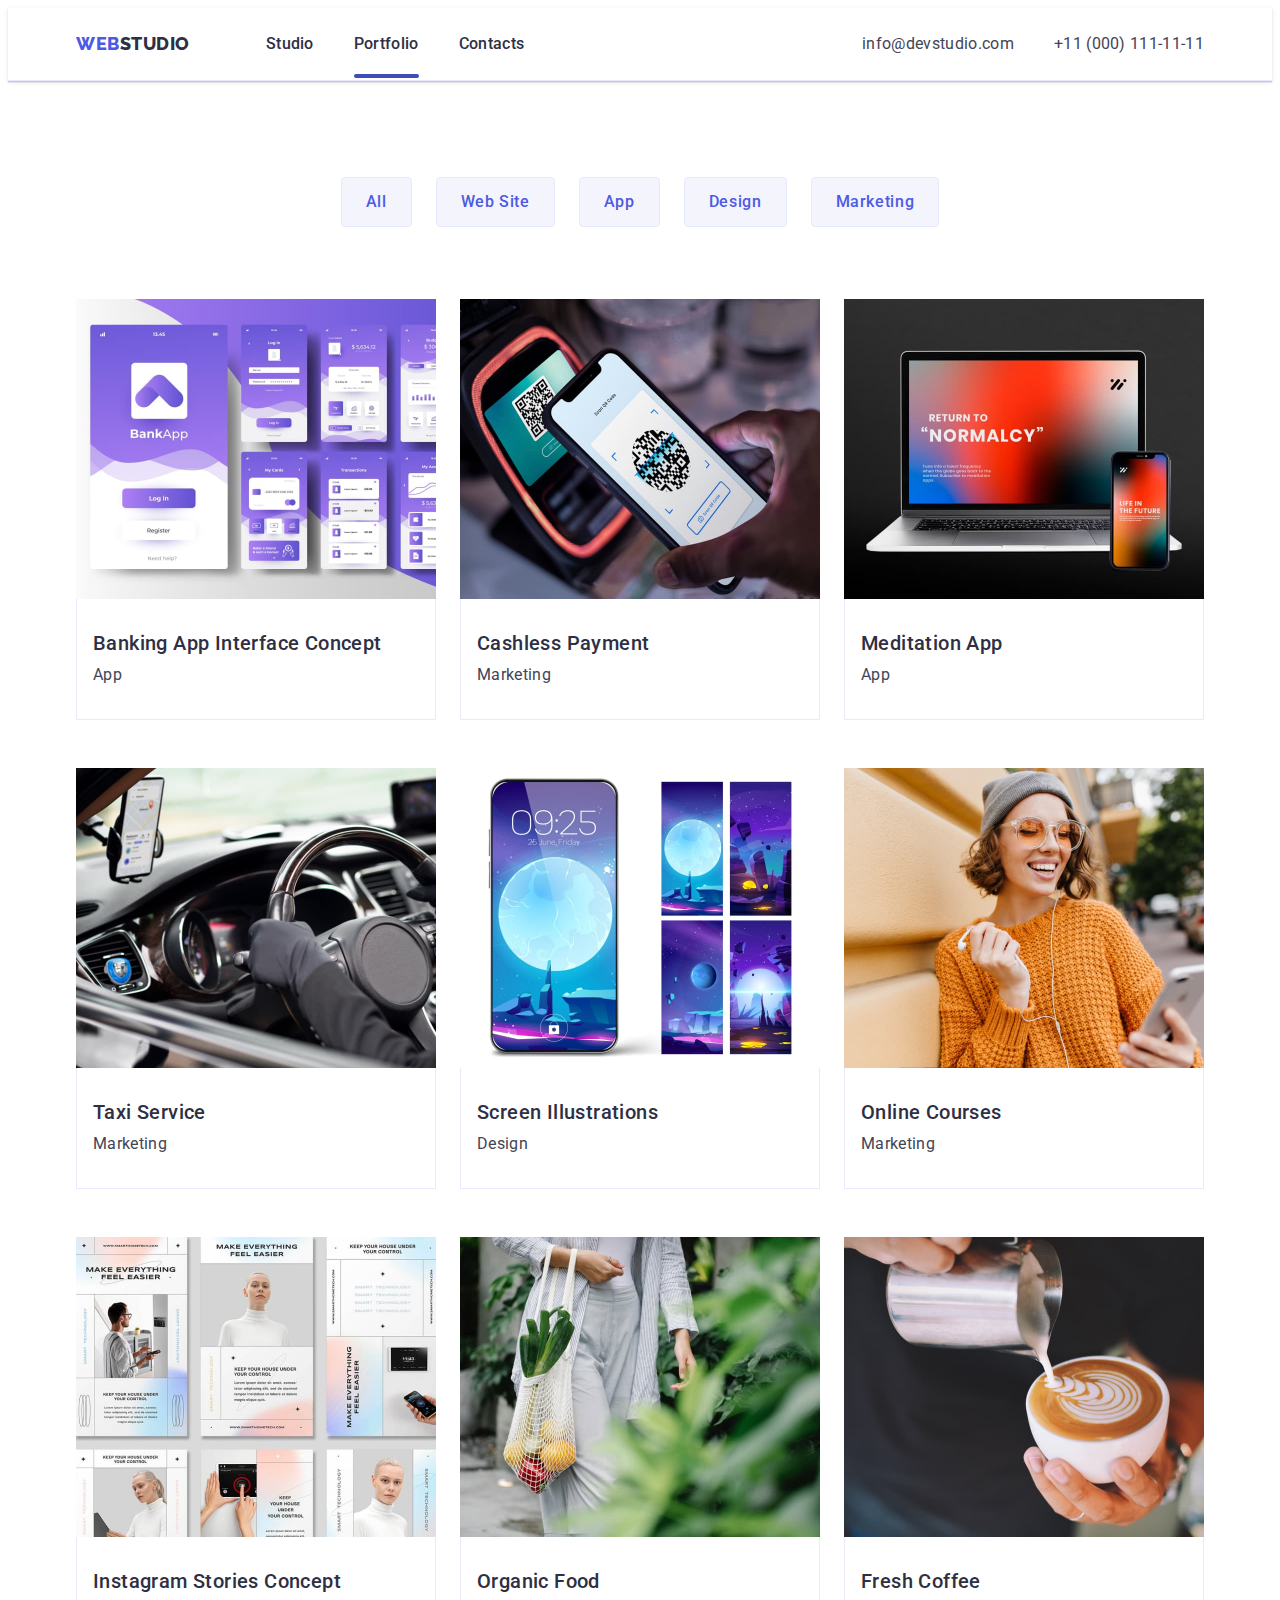
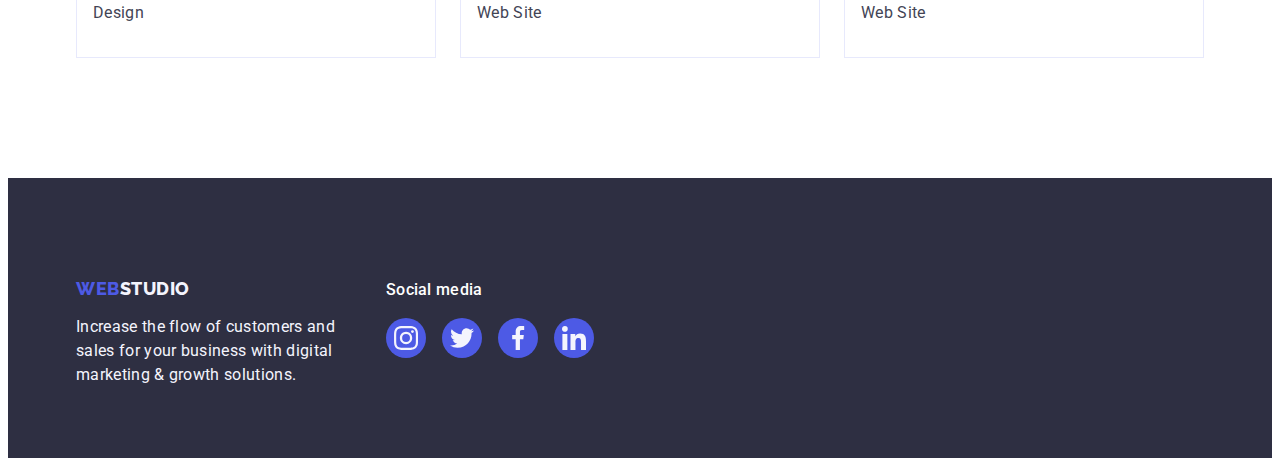
==== commit 644f936d: "1" ====
--- a/portfolio.html
+++ b/portfolio.html
@@ -55,9 +55,13 @@
             >Web<span class="studio-text">Studio</span></a
           >
           <ul class="ul-one list">
-            <li><a href="./index.html" class="link">Studio</a></li>
-            <li><a href="./portfolio.html" class="link">Portfolio</a></li>
-            <li><a href="" class="link">Contacts</a></li>
+            <li><a href="./index.html" class="link header-link">Studio</a></li>
+            <li>
+              <a href="./portfolio.html" class="link header-link active"
+                >Portfolio</a
+              >
+            </li>
+            <li><a href="" class="link header-link">Contacts</a></li>
           </ul>
         </nav>
 
--- a/css/styles.css
+++ b/css/styles.css
@@ -11,6 +11,7 @@
 --text: #434455;
 --ligt-slate: #8E8F99;
 --geen-success: #31D0AA;
+--dairy: #FCFCFC;
 }
 /*NORMALIZATOR*/
 *, 
@@ -64,6 +65,7 @@
 text-transform: uppercase;
 margin-right: 76px;
 }
+
 .studio-text{
     color: var(--background-dark);
 }
@@ -99,6 +101,27 @@
     text-decoration: none;
     letter-spacing: 0.02em;
 }
+.header-link{
+    position: relative;
+}
+.header-link.active::after{
+content: "";
+position: absolute;
+bottom: -1px;
+left: 0;
+
+display: block;
+
+width: 100%;
+height: 4px;
+border-radius: 2px;
+background-color: var(--pressed-state);
+
+transition: color 250ms cubic-bezier(0.4, 0, 0.2, 1);
+
+}
+
+
 .ul-address{
     display: flex;
     gap: 40px;
@@ -112,6 +135,7 @@
 letter-spacing: 0.02em;
 text-decoration: none;
 padding: 24px 0;
+transition: color 250ms cubic-bezier(0.4, 0, 0.2, 1);
 }
 
 .ul-address a:hover, .ul-address a:focus{
@@ -199,6 +223,7 @@
 border-radius: 4px;
 margin-right: auto;
 margin-left: auto;
+transition: background-color 250ms cubic-bezier(0.4, 0, 0.2, 1);
 }
 
 .butt-one:hover, .button-one:active{
@@ -208,8 +233,8 @@
     background-color: var(--pressed-state);
 }
 .section-one{
-background-image: linear-gradient(rgba(46, 47, 66, 0.7), rgba(46, 47, 66, 0.7)),
-    url(../images/img-name.jpeg), url(/images/office.jpg);
+background-image: linear-gradient(rgba(46, 47, 66, 0.7), rgba(46, 47, 66, 0.7)), 
+url(/images/office.jpg);
 max-width: 1440px;
 text-align: center;
 padding-top: 188px;
@@ -316,11 +341,15 @@
 }
 .sm-icon{
     fill: var(--cloud-color);
-}
-.sm-link:hover, .sm-link:focus{
+    
+}
+.sm-link:focus{
     background-color: var(--pressed-state);
 }
-
+.sm-link:hover{
+background-color: var(--pressed-state);
+
+}
 /* Clients block (five)*/ 
 
 .section-five{
@@ -329,16 +358,15 @@
 }
 .clients-list{
     display: flex;
-        width: calc((100% - 120px) / 6);
-    height: 88;
     gap: 24px;
     margin-top: 72px;
     }
-    .clients-item{
-
+.clients-item{
     list-style-type: none;
+    width: calc((100%-120px)/6);
+    height: 88px;
     }
-    .clients-link{
+.clients-link{
     display: flex;
     justify-content: center;
     align-items: center;
@@ -348,18 +376,29 @@
     border: 1px solid var(--ligt-slate);
     border-radius: 4px;
     border-color 250ms cubic-bezier(0.4, 0, 0.2, 1),
-        color 250ms cubic-bezier(0.4, 0, 0.2, 1);
+    color 250ms cubic-bezier(0.4, 0, 0.2, 1);
+    transition: border-color 250ms cubic-bezier(0.4, 0, 0.2, 1),
+    color 250ms cubic-bezier(0.4, 0, 0.2, 1);
+    height: 100%;
+    width: 100%;
     }
-    .clients-link:hover, .clients-link:focus{
-    border-color: var(--web-color);
+.clients-link:focus{
+    color: var(--pressed-state);
+    border-color: var(--pressed-state);
     }
-    .clients-link:hover .clients-icon{
-        fill: var(--web-color);
+.clients-link:hover{
+    color: var(--pressed-state);
+border-color: var(--pressed-state);
+}
+.clients-icon:hover{
+        fill: var(--pressed-state);
     }
-    .clients-link:focus .clients-icon {
-              fill: var(--web-color);
+.clients-icon:focus{
+fill: var(--pressed-state);
           }
-
+.clients-icon{
+fill: currentColor;
+}
 
           /* FOOTER */
 
@@ -522,3 +561,76 @@
 font-family: sans-serif;
 padding: 40px 32px 164px 32px;
 }
+
+/*MODAL STYLES*/
+
+.backdrop {
+    position: fixed;
+    top: 0;
+    left: 0;
+    width: 100%;
+    height: 100%;
+
+    background-color: rgba(46, 47, 66, 0.4);
+    transition: opacity 250ms cubic-bezier(0.4, 0, 0.2, 1), visibility 250ms cubic-bezier(0.4, 0, 0.2, 1);
+}
+.backdrop.is-hidden{
+    opacity: 0;
+    pointer-events: none;
+    visibility: hidden;
+}
+.modal {
+    position: absolute;
+    top: 50%;
+    left: 50%;
+
+    transform: translateX(-50%) translateY(-50%);
+
+
+
+    width: 408px;
+    min-height: 584px;
+
+    background-color: var(--dairy);
+    border-radius: 4px;
+    box-shadow: 0px 2px 1px 0px rgba(0, 0, 0, 0.20), 0px 1px 3px 0px rgba(0, 0, 0, 0.12), 0px 1px 1px 0px rgba(0, 0, 0, 0.14);
+    transition: transform 250ms cubic-bezier(0.4, 0, 0.2, 1);
+}
+
+.modal-icon{
+    position: absolute;
+   fill: var(--background-dark);
+   transition: fill 250ms cubic-bezier(0.4, 0, 0.2, 1);
+   
+}
+.modal-btn{
+   position: absolute; 
+   top: 24px;
+   right: 24px;
+   width: 24px;
+   height: 24px;
+   padding: 0;
+   
+   display: flex;
+   justify-content: center;
+   align-items: center;
+
+   flex-shrink: 0;
+   cursor: pointer;
+
+   background-color: var(--accent);
+   border-radius: 50%;
+   border: 1px solid rgba(0, 0, 0, 0.10);
+   transition: background-color 250ms cubic-bezier(0.4, 0, 0.2, 1), border 250ms cubic-bezier(0.4, 0, 0.2, 1);
+}
+
+.modal .modal-btn:hover{
+    fill: var(--h1-color);
+    background-color: var(--pressed-state);
+    border: none;
+}
+.modal .modal-btn:focus {
+    fill: var(--h1-color);
+    background-color: var(--pressed-state);
+    border: none;
+}
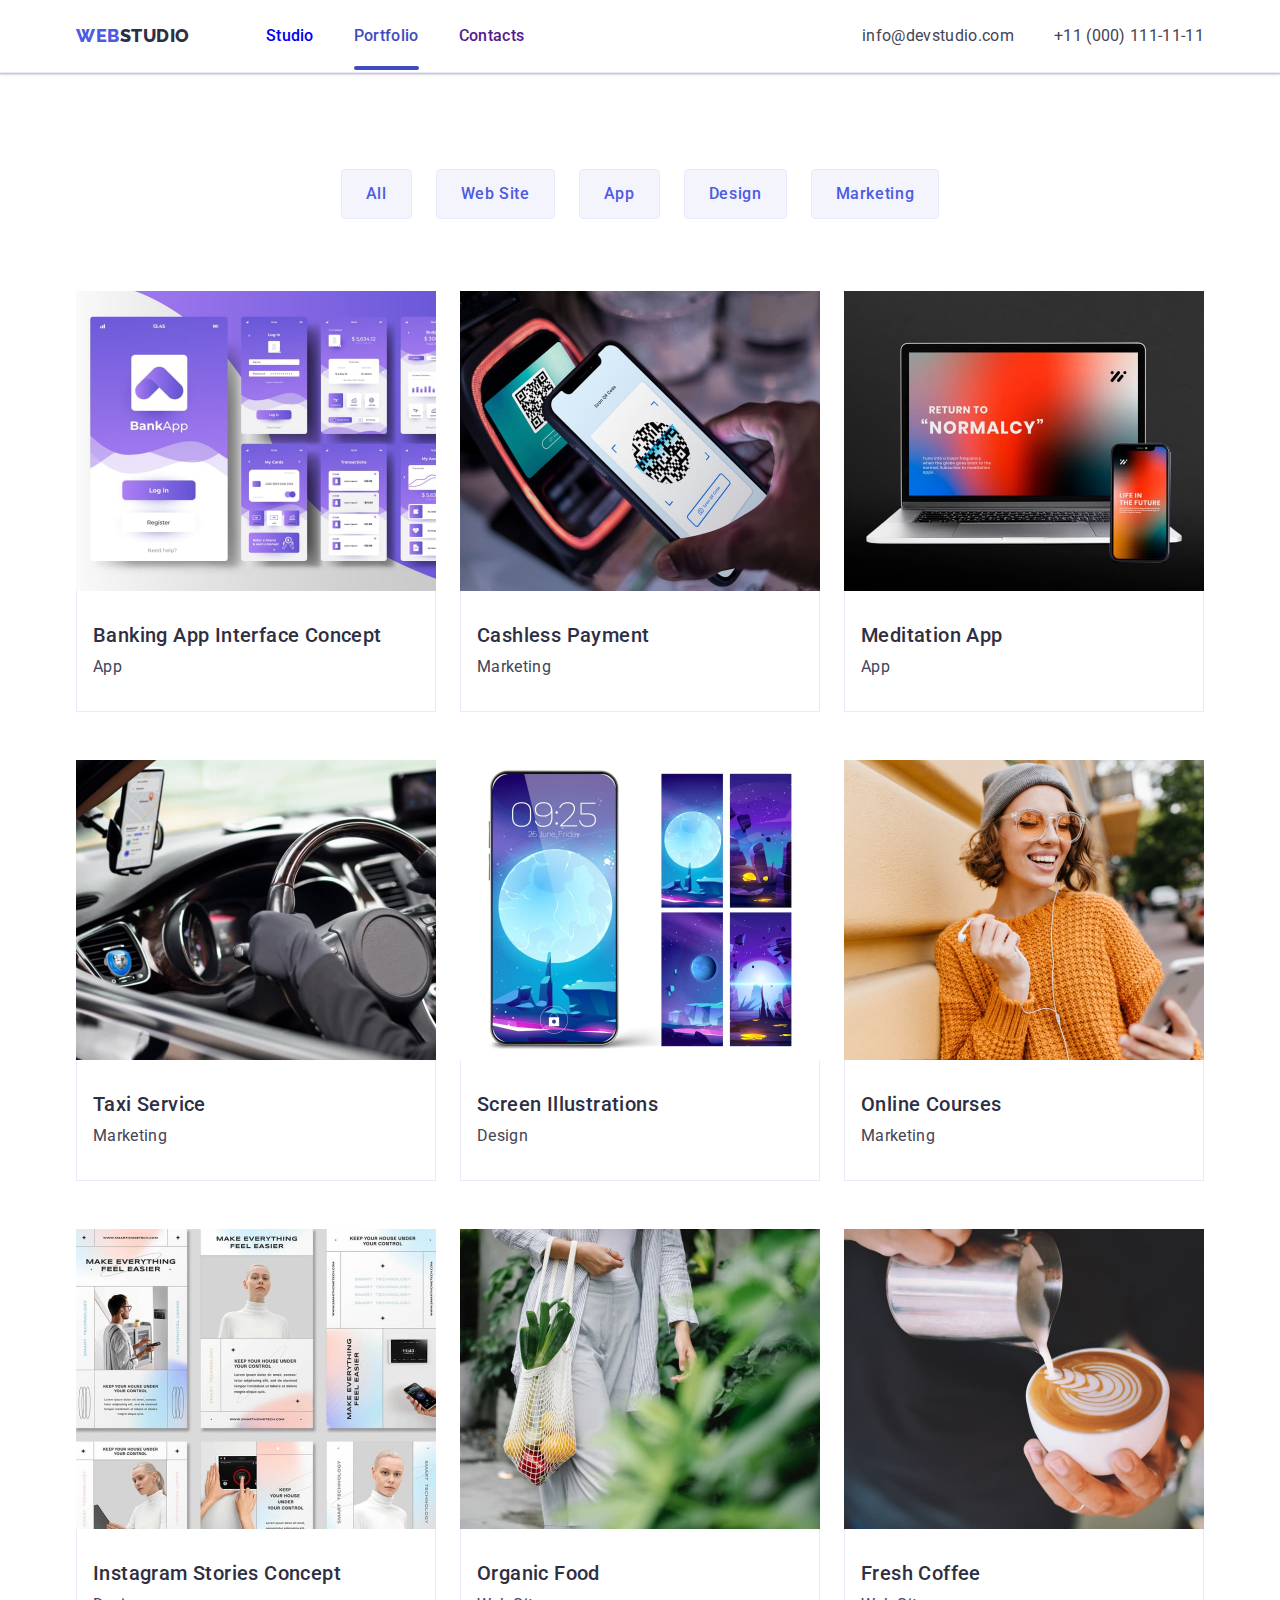
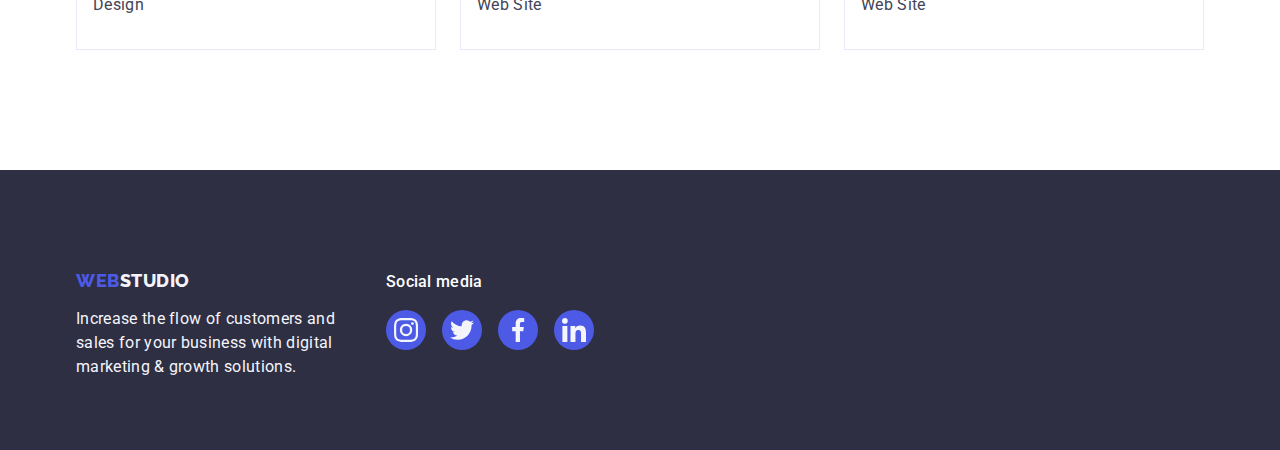
==== commit 7655478f: "1" ====
--- a/portfolio.html
+++ b/portfolio.html
@@ -112,20 +112,23 @@
           <ul class="option-list list">
             <li class="app-line">
               <a href="" class="link">
-                <img
-                  class="apps"
-                  src="./images/section6_p1.jpg"
-                  alt="Banking App Interface Concept"
-                  width="360"
-                  height="300"
-                />
-                <div class="overlay">
-                  <p class="overlay-text">
-                    14 Stylish and User-Friendly App Design Concepts · Task
-                    Manager App · Calorie Tracker App · Exotic Fruit Ecommerce
-                    App · Cloud Storage App
-                  </p>
-                </div>
+                <div class="imagine-block">
+                  <img
+                    class="apps"
+                    src="./images/section6_p1.jpg"
+                    alt="Banking App Interface Concept"
+                    width="360"
+                    height="300"
+                  />
+                  <div class="overlay">
+                    <p class="overlay-text">
+                      14 Stylish and User-Friendly App Design Concepts · Task
+                      Manager App · Calorie Tracker App · Exotic Fruit Ecommerce
+                      App · Cloud Storage App
+                    </p>
+                  </div>
+                </div>
+
                 <div class="applications">
                   <h2 class="header-three-portfolio">
                     Banking App Interface Concept
@@ -137,20 +140,23 @@
 
             <li class="app-line">
               <a href="" class="link">
-                <img
-                  class="apps"
-                  src="./images/section6_p2.jpg"
-                  alt="Cashless Payment"
-                  width="360"
-                  height="300"
-                />
-                <div class="overlay">
-                  <p class="overlay-text">
-                    14 Stylish and User-Friendly App Design Concepts · Task
-                    Manager App · Calorie Tracker App · Exotic Fruit Ecommerce
-                    App · Cloud Storage App
-                  </p>
-                </div>
+                <div class="imagine-block">
+                  <img
+                    class="apps"
+                    src="./images/section6_p2.jpg"
+                    alt="Cashless Payment"
+                    width="360"
+                    height="300"
+                  />
+                  <div class="overlay">
+                    <p class="overlay-text">
+                      14 Stylish and User-Friendly App Design Concepts · Task
+                      Manager App · Calorie Tracker App · Exotic Fruit Ecommerce
+                      App · Cloud Storage App
+                    </p>
+                  </div>
+                </div>
+
                 <div class="applications">
                   <h2 class="header-three-portfolio">Cashless Payment</h2>
                   <p class="paragraph-one">Marketing</p>
@@ -160,19 +166,21 @@
 
             <li class="app-line">
               <a href="" class="link">
-                <img
-                  class="apps"
-                  src="./images/section6_p3.jpg"
-                  alt="Meditation App"
-                  width="360"
-                  height="300"
-                />
-                <div class="overlay">
-                  <p class="overlay-text">
-                    14 Stylish and User-Friendly App Design Concepts · Task
-                    Manager App · Calorie Tracker App · Exotic Fruit Ecommerce
-                    App · Cloud Storage App
-                  </p>
+                <div class="imagine-block">
+                  <img
+                    class="apps"
+                    src="./images/section6_p3.jpg"
+                    alt="Meditation App"
+                    width="360"
+                    height="300"
+                  />
+                  <div class="overlay">
+                    <p class="overlay-text">
+                      14 Stylish and User-Friendly App Design Concepts · Task
+                      Manager App · Calorie Tracker App · Exotic Fruit Ecommerce
+                      App · Cloud Storage App
+                    </p>
+                  </div>
                 </div>
                 <div class="applications">
                   <h2 class="header-three-portfolio">Meditation App</h2>
@@ -183,20 +191,23 @@
 
             <li class="app-line">
               <a href="" class="link">
-                <img
-                  class="apps"
-                  src="./images/section6_p4.jpg"
-                  alt="Taxi Service"
-                  width="360"
-                  height="300"
-                />
-                <div class="overlay">
-                  <p class="overlay-text">
-                    14 Stylish and User-Friendly App Design Concepts · Task
-                    Manager App · Calorie Tracker App · Exotic Fruit Ecommerce
-                    App · Cloud Storage App
-                  </p>
-                </div>
+                <div class="imagine-block">
+                  <img
+                    class="apps"
+                    src="./images/section6_p4.jpg"
+                    alt="Taxi Service"
+                    width="360"
+                    height="300"
+                  />
+                  <div class="overlay">
+                    <p class="overlay-text">
+                      14 Stylish and User-Friendly App Design Concepts · Task
+                      Manager App · Calorie Tracker App · Exotic Fruit Ecommerce
+                      App · Cloud Storage App
+                    </p>
+                  </div>
+                </div>
+
                 <div class="applications">
                   <h2 class="header-three-portfolio">Taxi Service</h2>
                   <p class="paragraph-one">Marketing</p>
@@ -206,20 +217,23 @@
 
             <li class="app-line">
               <a href="" class="link">
-                <img
-                  class="apps"
-                  src="./images/section6_p5.jpg"
-                  alt="Screen Illustrations"
-                  width="360"
-                  height="300"
-                />
-                <div class="overlay">
-                  <p class="overlay-text">
-                    14 Stylish and User-Friendly App Design Concepts · Task
-                    Manager App · Calorie Tracker App · Exotic Fruit Ecommerce
-                    App · Cloud Storage App
-                  </p>
-                </div>
+                <div class="imagine-block">
+                  <img
+                    class="apps"
+                    src="./images/section6_p5.jpg"
+                    alt="Screen Illustrations"
+                    width="360"
+                    height="300"
+                  />
+                  <div class="overlay">
+                    <p class="overlay-text">
+                      14 Stylish and User-Friendly App Design Concepts · Task
+                      Manager App · Calorie Tracker App · Exotic Fruit Ecommerce
+                      App · Cloud Storage App
+                    </p>
+                  </div>
+                </div>
+
                 <div class="applications">
                   <h2 class="header-three-portfolio">Screen Illustrations</h2>
                   <p class="paragraph-one">Design</p>
@@ -229,20 +243,23 @@
 
             <li class="app-line">
               <a href="" class="link">
-                <img
-                  class="apps"
-                  src="./images/section6_p6.jpg"
-                  alt="Online Courses"
-                  width="360"
-                  height="300"
-                />
-                <div class="overlay">
-                  <p class="overlay-text">
-                    14 Stylish and User-Friendly App Design Concepts · Task
-                    Manager App · Calorie Tracker App · Exotic Fruit Ecommerce
-                    App · Cloud Storage App
-                  </p>
-                </div>
+                <div class="imagine-block">
+                  <img
+                    class="apps"
+                    src="./images/section6_p6.jpg"
+                    alt="Online Courses"
+                    width="360"
+                    height="300"
+                  />
+                  <div class="overlay">
+                    <p class="overlay-text">
+                      14 Stylish and User-Friendly App Design Concepts · Task
+                      Manager App · Calorie Tracker App · Exotic Fruit Ecommerce
+                      App · Cloud Storage App
+                    </p>
+                  </div>
+                </div>
+
                 <div class="applications">
                   <h2 class="header-three-portfolio">Online Courses</h2>
                   <p class="paragraph-one">Marketing</p>
@@ -252,20 +269,23 @@
 
             <li class="app-line">
               <a href="" class="link">
-                <img
-                  class="apps"
-                  src="./images/section6_p7.jpg"
-                  alt="Instagram Stories Concept"
-                  width="360"
-                  height="300"
-                />
-                <div class="overlay">
-                  <p class="overlay-text">
-                    14 Stylish and User-Friendly App Design Concepts · Task
-                    Manager App · Calorie Tracker App · Exotic Fruit Ecommerce
-                    App · Cloud Storage App
-                  </p>
-                </div>
+                <div class="imagine-block">
+                  <img
+                    class="apps"
+                    src="./images/section6_p7.jpg"
+                    alt="Instagram Stories Concept"
+                    width="360"
+                    height="300"
+                  />
+                  <div class="overlay">
+                    <p class="overlay-text">
+                      14 Stylish and User-Friendly App Design Concepts · Task
+                      Manager App · Calorie Tracker App · Exotic Fruit Ecommerce
+                      App · Cloud Storage App
+                    </p>
+                  </div>
+                </div>
+
                 <div class="applications">
                   <h2 class="header-three-portfolio">
                     Instagram Stories Concept
@@ -277,20 +297,23 @@
 
             <li class="app-line">
               <a href="" class="link">
-                <img
-                  class="apps"
-                  src="./images/section6_p8.jpg"
-                  alt="Organic Food"
-                  width="360"
-                  height="300"
-                />
-                <div class="overlay">
-                  <p class="overlay-text">
-                    14 Stylish and User-Friendly App Design Concepts · Task
-                    Manager App · Calorie Tracker App · Exotic Fruit Ecommerce
-                    App · Cloud Storage App
-                  </p>
-                </div>
+                <div class="imagine-block">
+                  <img
+                    class="apps"
+                    src="./images/section6_p8.jpg"
+                    alt="Organic Food"
+                    width="360"
+                    height="300"
+                  />
+                  <div class="overlay">
+                    <p class="overlay-text">
+                      14 Stylish and User-Friendly App Design Concepts · Task
+                      Manager App · Calorie Tracker App · Exotic Fruit Ecommerce
+                      App · Cloud Storage App
+                    </p>
+                  </div>
+                </div>
+
                 <div class="applications">
                   <h2 class="header-three-portfolio">Organic Food</h2>
                   <p class="paragraph-one">Web Site</p>
@@ -300,20 +323,23 @@
 
             <li class="app-line">
               <a href="" class="link">
-                <img
-                  class="apps"
-                  src="./images/section6_p9.jpg"
-                  alt="Fresh Coffee"
-                  width="360"
-                  height="300"
-                />
-                <div class="overlay">
-                  <p class="overlay-text">
-                    14 Stylish and User-Friendly App Design Concepts · Task
-                    Manager App · Calorie Tracker App · Exotic Fruit Ecommerce
-                    App · Cloud Storage App
-                  </p>
-                </div>
+                <div class="imagine-block">
+                  <img
+                    class="apps"
+                    src="./images/section6_p9.jpg"
+                    alt="Fresh Coffee"
+                    width="360"
+                    height="300"
+                  />
+                  <div class="overlay">
+                    <p class="overlay-text">
+                      14 Stylish and User-Friendly App Design Concepts · Task
+                      Manager App · Calorie Tracker App · Exotic Fruit Ecommerce
+                      App · Cloud Storage App
+                    </p>
+                  </div>
+                </div>
+
                 <div class="applications">
                   <h2 class="header-three-portfolio">Fresh Coffee</h2>
                   <p class="paragraph-one">Web Site</p>
--- a/css/styles.css
+++ b/css/styles.css
@@ -45,6 +45,7 @@
     align-items: center;
 }
 body{
+    margin: 0;
     font-family: 'Roboto', sans-serif;
     font-style: normal;
     color: var(--text);
@@ -80,10 +81,10 @@
     display: flex;
     gap: 40px;
     padding: 24px 0;
+    color: var(--background-dark);
 }
 
 .ul-one a{
-    color: var(--head-color);
     font-family: 'Roboto';
     font-style: normal;
     font-weight: 500;
@@ -103,24 +104,22 @@
 }
 .header-link{
     position: relative;
-}
-.header-link.active::after{
+    transition: color 250ms cubic-bezier(0.4, 0, 0.2, 1);
+}
+.active {
+    color: var(--pressed-state);
+}
+.active::after{
 content: "";
 position: absolute;
 bottom: -1px;
 left: 0;
-
 display: block;
-
 width: 100%;
 height: 4px;
 border-radius: 2px;
 background-color: var(--pressed-state);
-
-transition: color 250ms cubic-bezier(0.4, 0, 0.2, 1);
-
-}
-
+}
 
 .ul-address{
     display: flex;
@@ -360,11 +359,13 @@
     display: flex;
     gap: 24px;
     margin-top: 72px;
+    padding: 0;
+
     }
 .clients-item{
     list-style-type: none;
-    width: calc((100%-120px)/6);
     height: 88px;
+    width: calc((100% - 120px) / 6);
     }
 .clients-link{
     display: flex;
@@ -527,9 +528,9 @@
 }
 .app-line{
     width: calc((100% - 48px) / 3);
-    position: relative;
-    overflow: hidden;
- 
+}
+.app-line:hover{
+    box-shadow: 0px 2px 1px 0px rgba(46, 47, 66, 0.08), 0px 1px 1px 0px rgba(46, 47, 66, 0.16), 0px 1px 6px 0px rgba(46, 47, 66, 0.08);
 }
 .applications{
     padding: 32px 16px;
@@ -551,8 +552,13 @@
   transform: translateY(100%);
   transition: transform 250ms ease-in-out;
 }
-.app-line:hover .overlay{
+.imagine-block:hover .overlay{
     transform: translateY(0);
+  
+}
+.imagine-block{
+    position: relative;
+    overflow: hidden;
 }
 .overlay-text{
     font-size: 16px;
@@ -568,8 +574,7 @@
     position: fixed;
     top: 0;
     left: 0;
-    width: 100%;
-    height: 100%;
+    width: 100%;    height: 100%;
 
     background-color: rgba(46, 47, 66, 0.4);
     transition: opacity 250ms cubic-bezier(0.4, 0, 0.2, 1), visibility 250ms cubic-bezier(0.4, 0, 0.2, 1);
@@ -586,8 +591,6 @@
 
     transform: translateX(-50%) translateY(-50%);
 
-
-
     width: 408px;
     min-height: 584px;
 
@@ -599,7 +602,7 @@
 
 .modal-icon{
     position: absolute;
-   fill: var(--background-dark);
+   fill: currentColor;
    transition: fill 250ms cubic-bezier(0.4, 0, 0.2, 1);
    
 }
@@ -624,13 +627,19 @@
    transition: background-color 250ms cubic-bezier(0.4, 0, 0.2, 1), border 250ms cubic-bezier(0.4, 0, 0.2, 1);
 }
 
-.modal .modal-btn:hover{
-    fill: var(--h1-color);
+.modal-btn:hover{
+    color: var(--h1-color);
     background-color: var(--pressed-state);
     border: none;
 }
-.modal .modal-btn:focus {
-    fill: var(--h1-color);
+.modal-btn:focus {
+    color: var(--h1-color);
     background-color: var(--pressed-state);
     border: none;
 }
+.modal-icon:hover{
+    fill: var(--h1-color);
+}
+.modal-icon:focus{
+    fill: var(--h1-color);
+}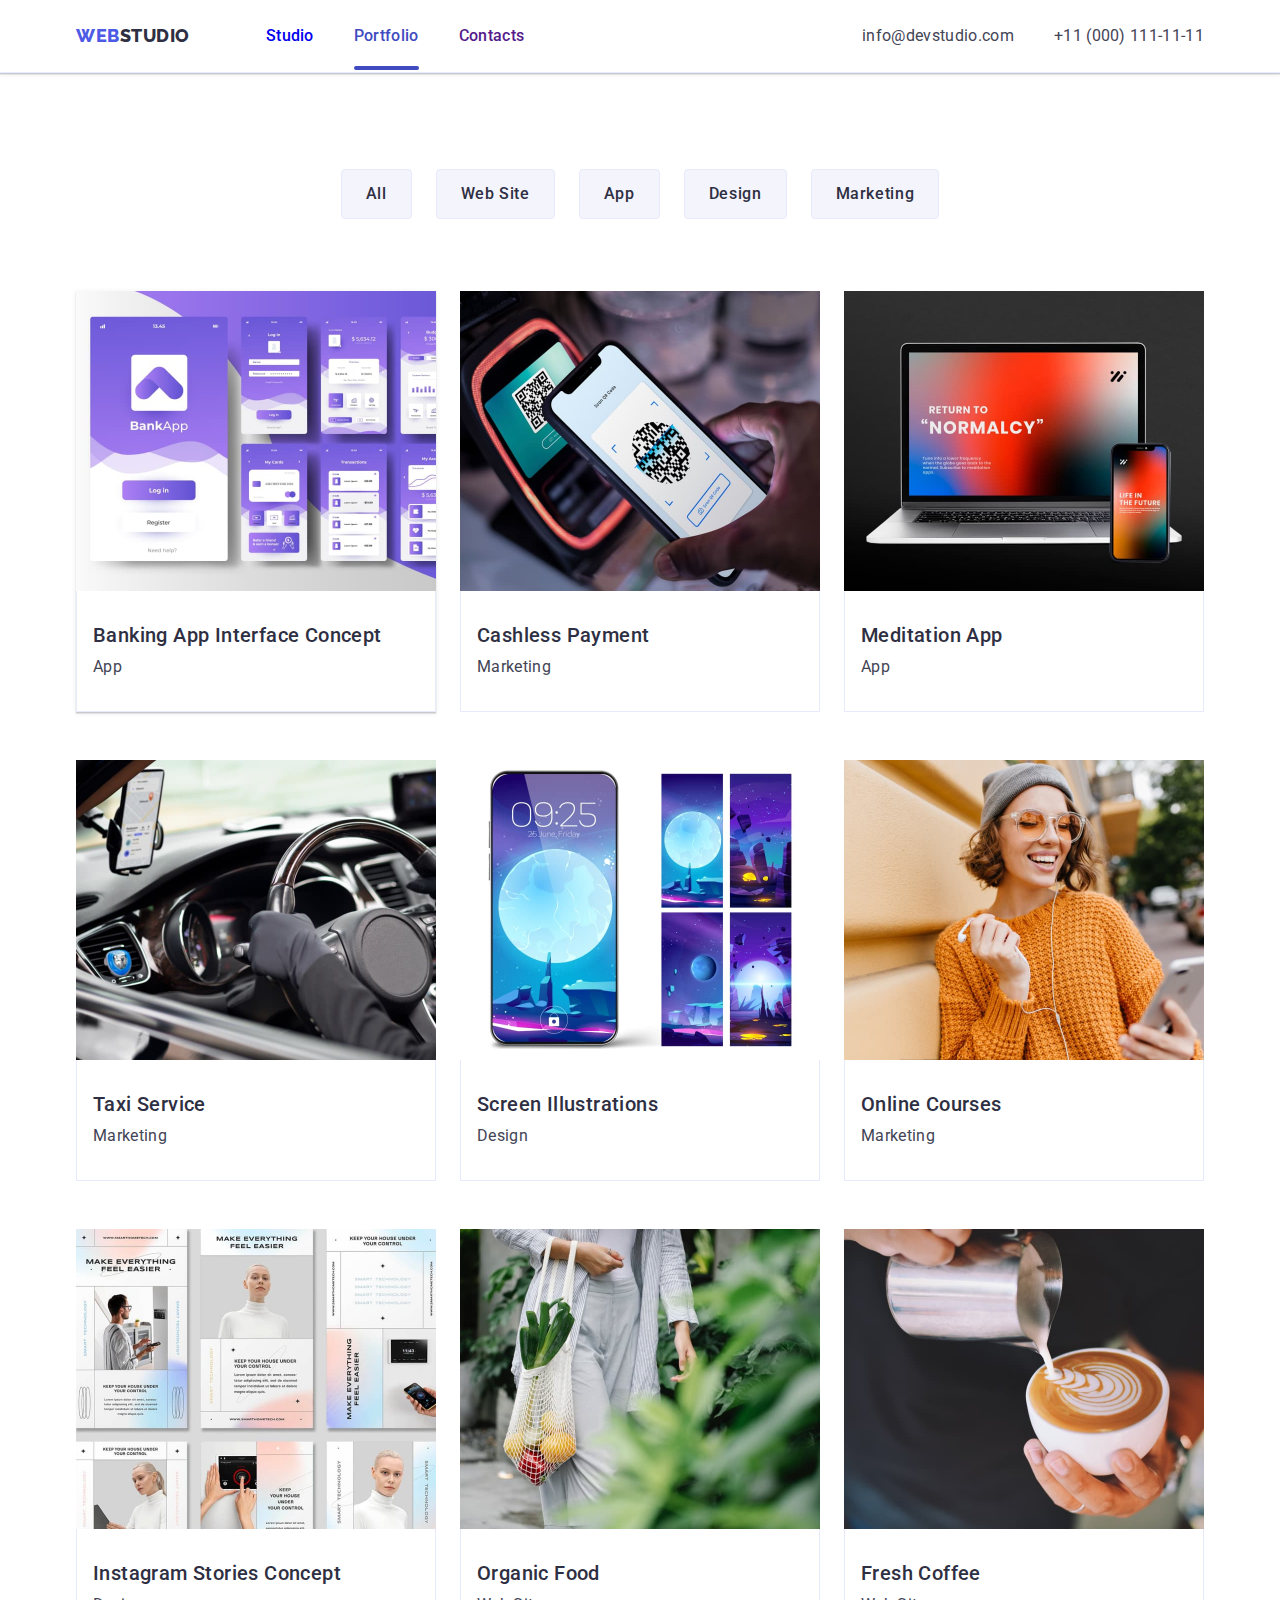
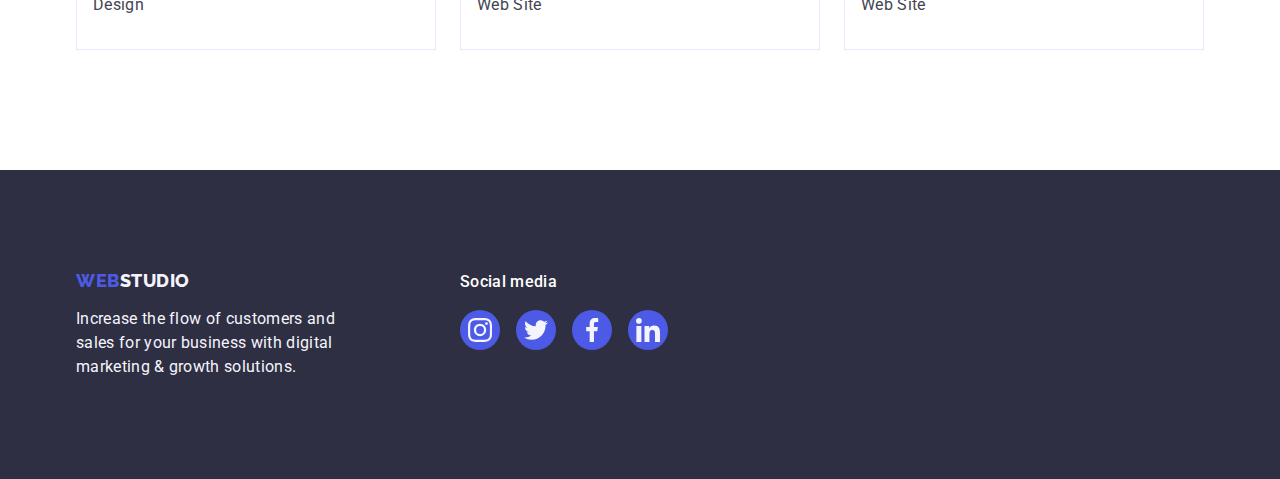
==== commit 23ad10e3: "1" ====
--- a/portfolio.html
+++ b/portfolio.html
@@ -111,7 +111,7 @@
 
           <ul class="option-list list">
             <li class="app-line">
-              <a href="" class="link">
+              <a href="" class="link app-link">
                 <div class="imagine-block">
                   <img
                     class="apps"
--- a/css/styles.css
+++ b/css/styles.css
@@ -233,7 +233,7 @@
 }
 .section-one{
 background-image: linear-gradient(rgba(46, 47, 66, 0.7), rgba(46, 47, 66, 0.7)), 
-url(/images/office.jpg);
+url(../images/office.jpg);
 max-width: 1440px;
 text-align: center;
 padding-top: 188px;
@@ -457,7 +457,6 @@
 }
 .text-footer{
     color: var(--cloud-color);
-    position: absolute;
 width: 264px;
 }
 
@@ -481,7 +480,7 @@
 }
 .button-portfolio{
     font-family: "Roboto", sans-serif;
-    color: var(--web-color);
+    color: var(--background-dark);
     font-weight: 500;
     font-size: 16px;
     line-height: 24px;
@@ -493,13 +492,17 @@
       cursor: pointer;  
       padding: 12px 24px;
       flex-direction: row;
+    transition: color 250ms cubic-bezier(0.4, 0, 0.2, 1),
+        background-color 250ms cubic-bezier(0.4, 0, 0.2, 1),
+        border-color 250ms cubic-bezier(0.4, 0, 0.2, 1),
+        box-shadow 250ms cubic-bezier(0.4, 0, 0.2, 1);
+
 }
 .button-portfolio:hover, .button-portfolio:focus{
     color: var(--h1-color);
     background-color: var(--pressed-state);
-    border-radius: 4px;
     border: 1px solid transparent;
-    padding: 12px 24px;
+    box-shadow: 0px 2px 2px 0px rgba(0, 0, 0, 0.12), 0px 2px 1px 0px rgba(0, 0, 0, 0.08), 0px 3px 1px 0px rgba(0, 0, 0, 0.10);
     
 }
 .header-three-portfolio{
@@ -526,11 +529,22 @@
     padding-left: 0;
     
 }
+.app-link{
+    display: block;
+    box-shadow: 0px 1px 6px rgba(46, 47, 66, 0.08),
+        0px 1px 1px rgba(46, 47, 66, 0.16),
+        0px 2px 1px rgba(46, 47, 66, 0.08);
+        transition:box-shadow 250ms cubic-bezier(0.4, 0, 0.2, 1);
+}
 .app-line{
+    display: block;
     width: calc((100% - 48px) / 3);
+    transition: box-shadow 250ms cubic-bezier(0.4, 0, 0.2, 1);
 }
 .app-line:hover{
-    box-shadow: 0px 2px 1px 0px rgba(46, 47, 66, 0.08), 0px 1px 1px 0px rgba(46, 47, 66, 0.16), 0px 1px 6px 0px rgba(46, 47, 66, 0.08);
+box-shadow:0px 1px 6px rgba(46, 47, 66, 0.08),
+    0px 1px 1px rgba(46, 47, 66, 0.16),
+    0px 2px 1px rgba(46, 47, 66, 0.08);
 }
 .applications{
     padding: 32px 16px;
@@ -552,7 +566,7 @@
   transform: translateY(100%);
   transition: transform 250ms ease-in-out;
 }
-.imagine-block:hover .overlay{
+.app-line a:hover .overlay{
     transform: translateY(0);
   
 }
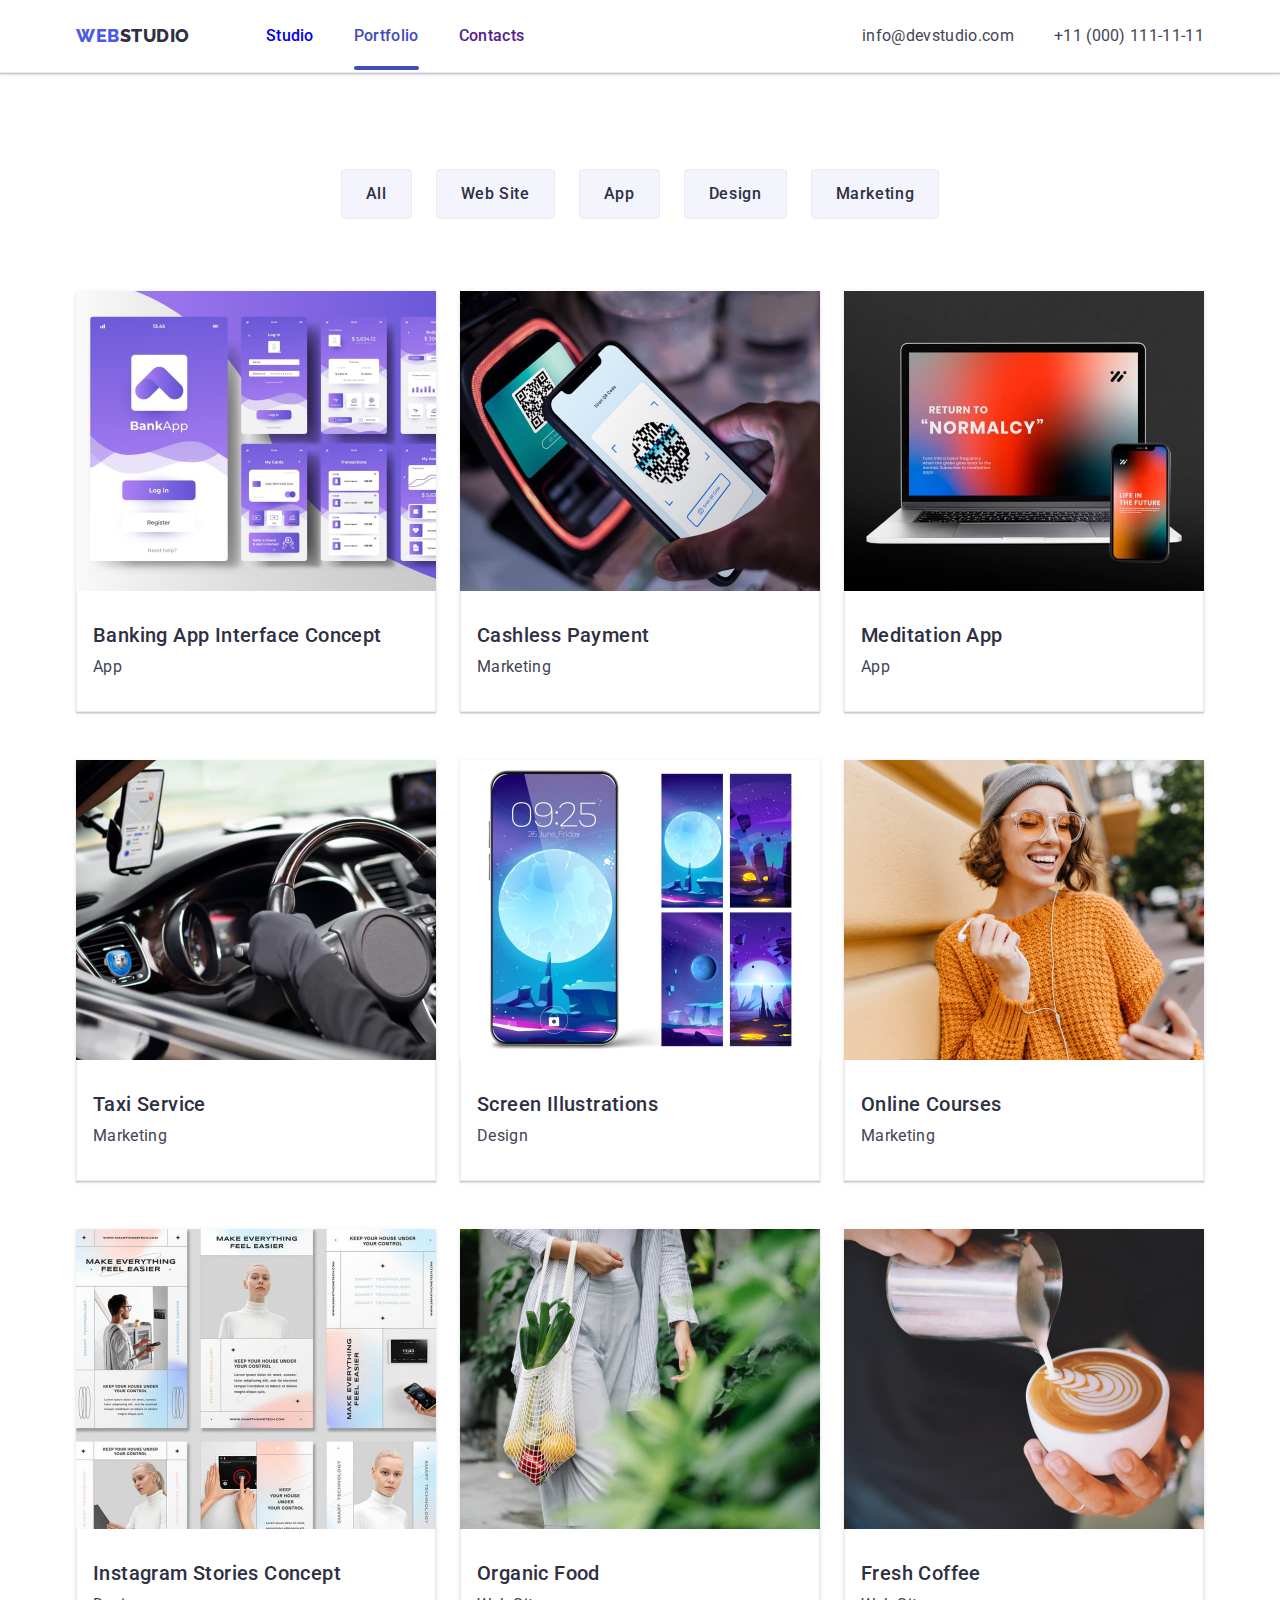
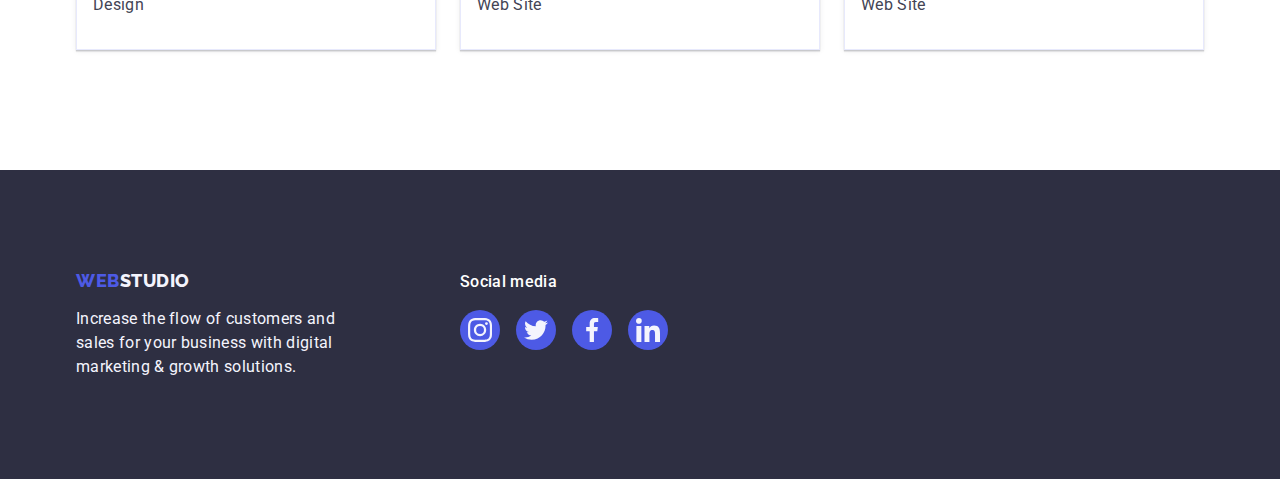
==== commit 65888a82: "Update portfolio.html" ====
--- a/portfolio.html
+++ b/portfolio.html
@@ -139,7 +139,7 @@
             </li>
 
             <li class="app-line">
-              <a href="" class="link">
+              <a href="" class="link app-link">
                 <div class="imagine-block">
                   <img
                     class="apps"
@@ -165,7 +165,7 @@
             </li>
 
             <li class="app-line">
-              <a href="" class="link">
+              <a href="" class="link app-link">
                 <div class="imagine-block">
                   <img
                     class="apps"
@@ -190,7 +190,7 @@
             </li>
 
             <li class="app-line">
-              <a href="" class="link">
+              <a href="" class="link app-link">
                 <div class="imagine-block">
                   <img
                     class="apps"
@@ -216,7 +216,7 @@
             </li>
 
             <li class="app-line">
-              <a href="" class="link">
+              <a href="" class="link app-link">
                 <div class="imagine-block">
                   <img
                     class="apps"
@@ -242,7 +242,7 @@
             </li>
 
             <li class="app-line">
-              <a href="" class="link">
+              <a href="" class="link app-link">
                 <div class="imagine-block">
                   <img
                     class="apps"
@@ -268,7 +268,7 @@
             </li>
 
             <li class="app-line">
-              <a href="" class="link">
+              <a href="" class="link app-link">
                 <div class="imagine-block">
                   <img
                     class="apps"
@@ -296,7 +296,7 @@
             </li>
 
             <li class="app-line">
-              <a href="" class="link">
+              <a href="" class="link app-link">
                 <div class="imagine-block">
                   <img
                     class="apps"
@@ -322,7 +322,7 @@
             </li>
 
             <li class="app-line">
-              <a href="" class="link">
+              <a href="" class="link app-link">
                 <div class="imagine-block">
                   <img
                     class="apps"
